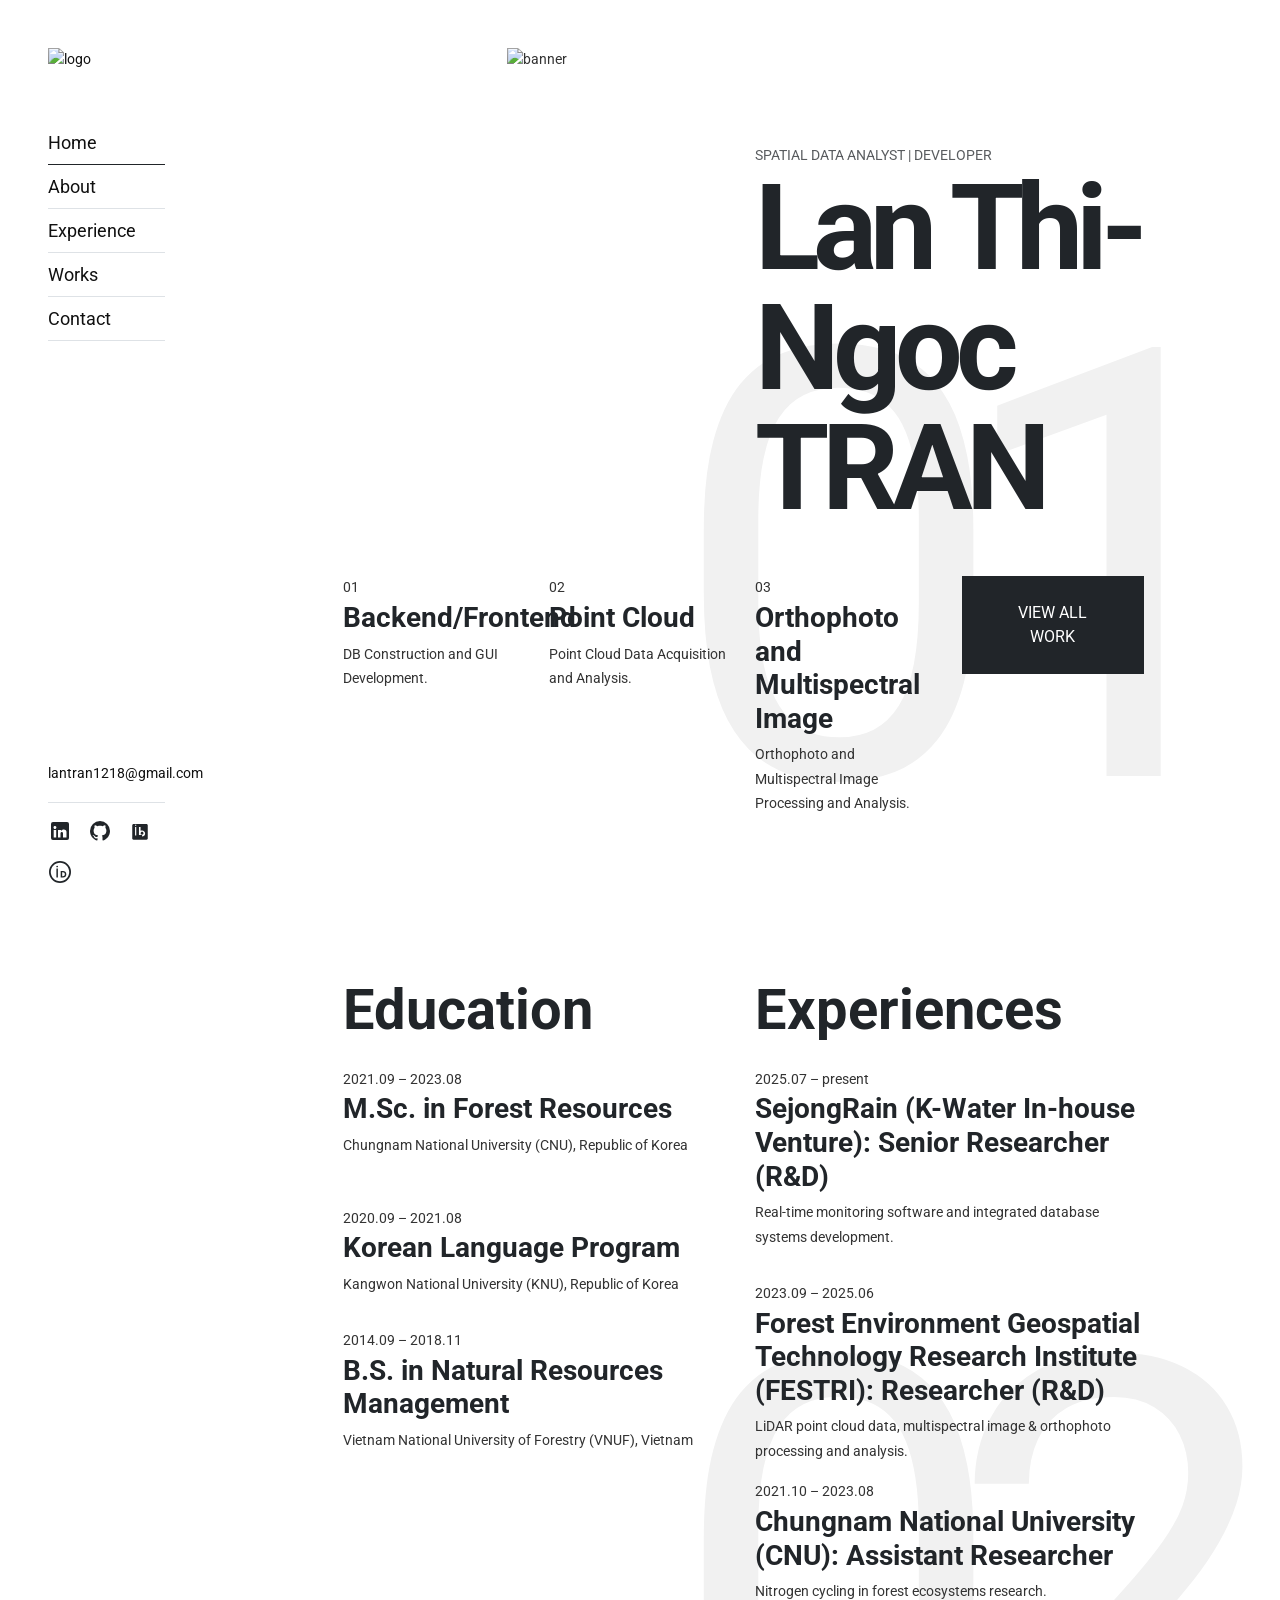
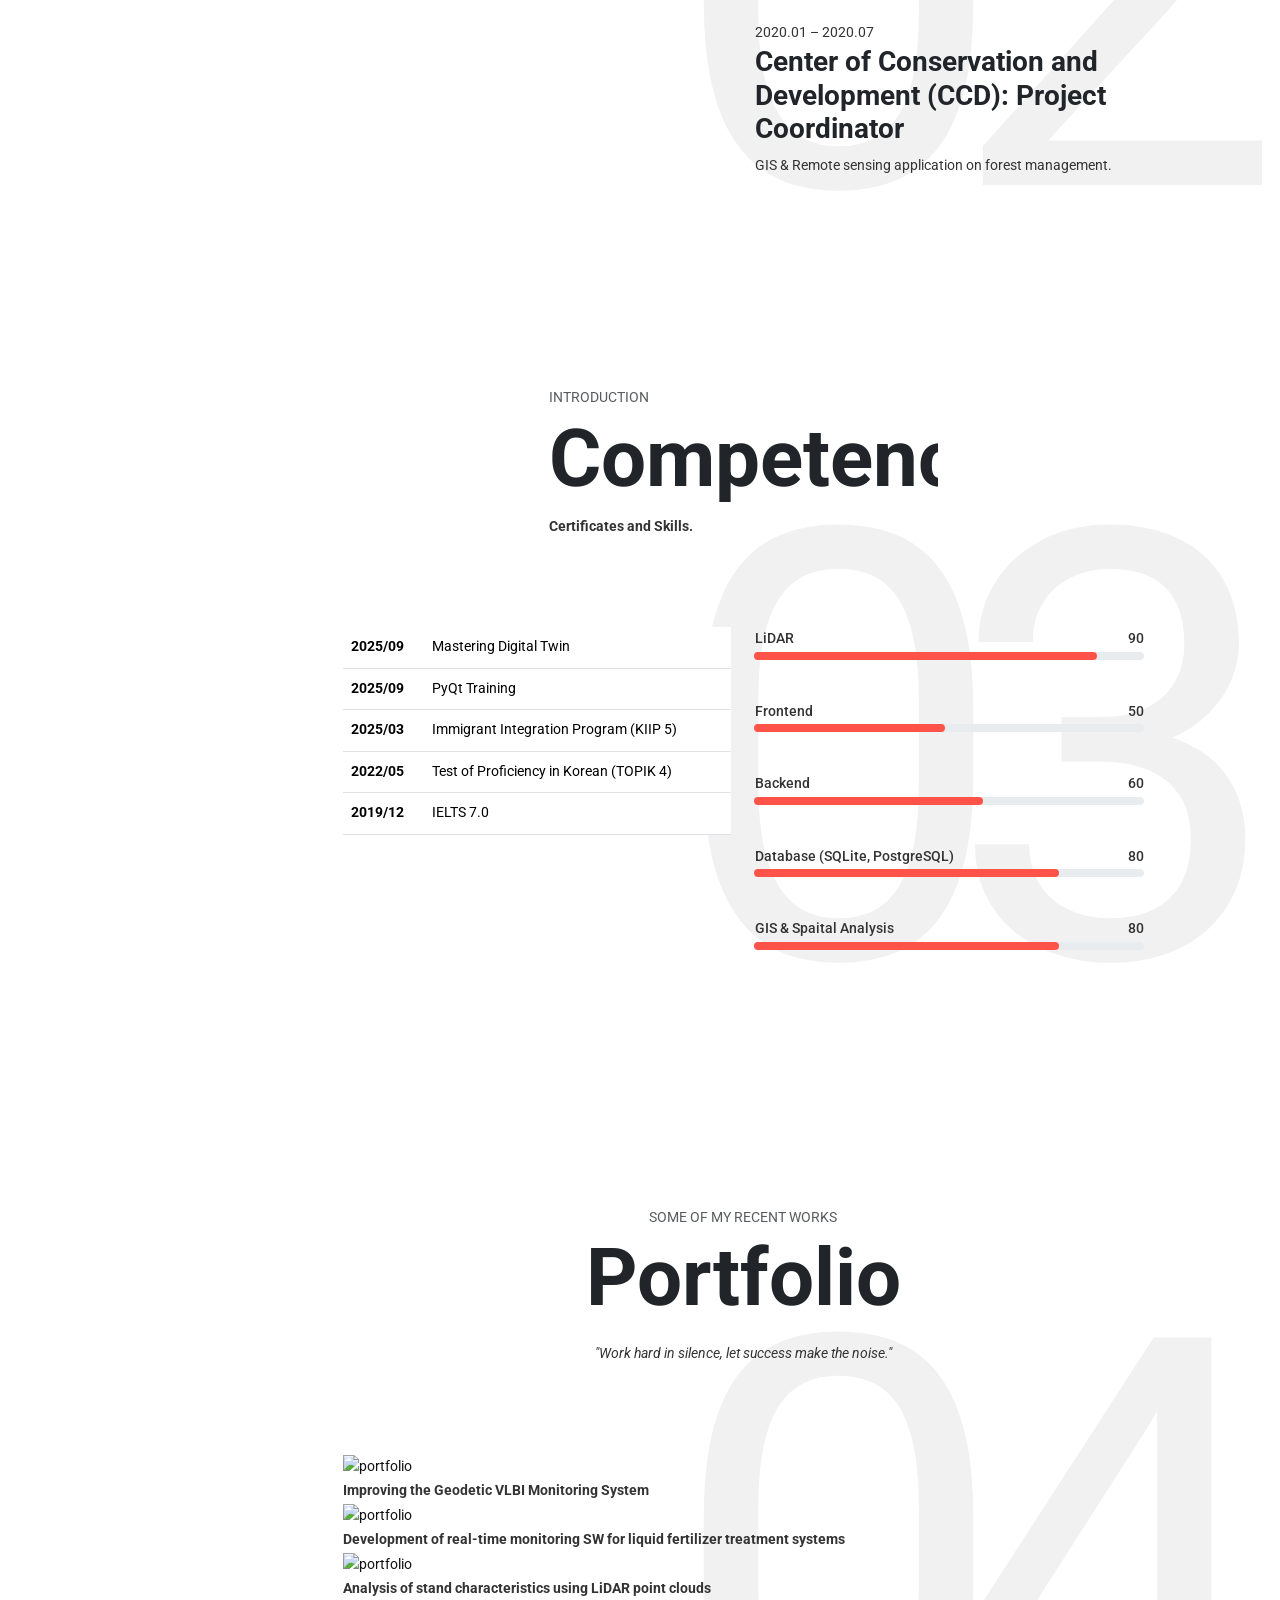
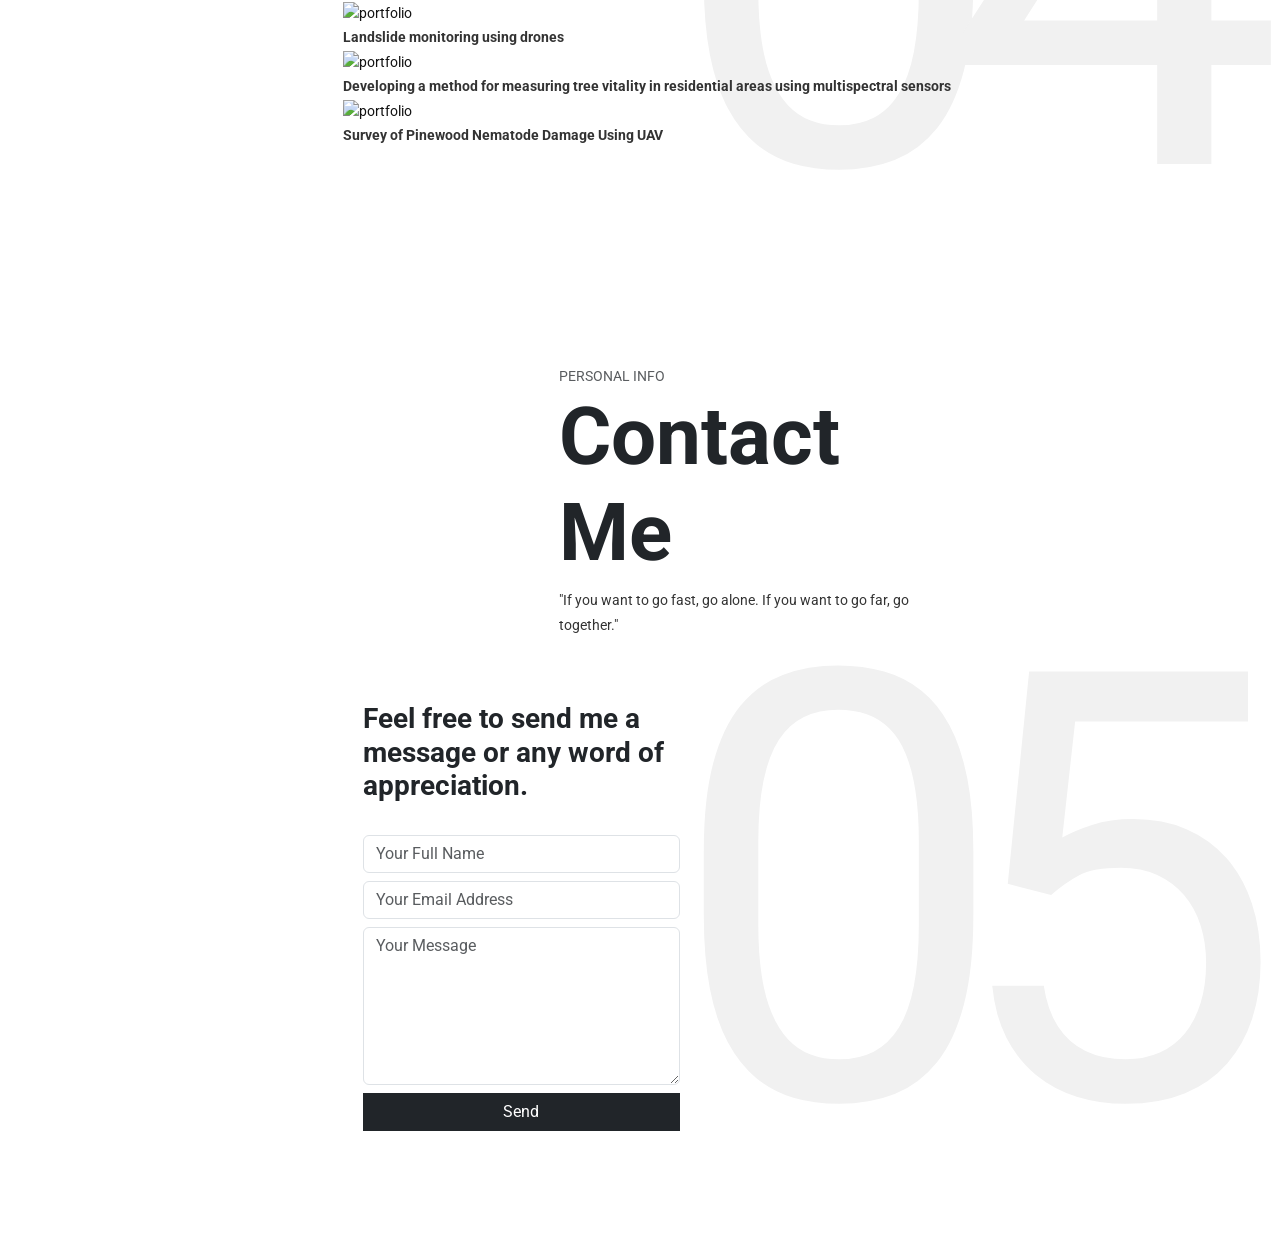
==== index.html @ 3e1bdefb "Add files via upload" ====
<!DOCTYPE html>
<html lang="en">

<head>
  <title>Lan Creative Portfolio</title>
  <meta charset="utf-8">
  <meta http-equiv="X-UA-Compatible" content="IE=edge">
  <meta name="viewport" content="width=device-width, initial-scale=1.0">
  <meta name="format-detection" content="telephone=no">
  <meta name="apple-mobile-web-app-capable" content="yes">
  <meta name="author" content="">
  <meta name="keywords" content="">
  <meta name="description" content="">
  <link rel="stylesheet" type="text/css" href="css/vendor.css">
  <link href="https://cdn.jsdelivr.net/npm/bootstrap@5.3.1/dist/css/bootstrap.min.css" rel="stylesheet"
    integrity="sha384-4bw+/aepP/YC94hEpVNVgiZdgIC5+VKNBQNGCHeKRQN+PtmoHDEXuppvnDJzQIu9" crossorigin="anonymous">
  <link rel="stylesheet" type="text/css" href="style.css">

  <link rel="preconnect" href="https://fonts.googleapis.com">
  <link rel="preconnect" href="https://fonts.gstatic.com" crossorigin>
  <link href="https://fonts.googleapis.com/css2?family=Roboto:wght@100;300;400;700;900&display=swap" rel="stylesheet">
</head>

<body class="bg-body homepage post-template" data-bs-spy="scroll" data-bs-target="#header-nav" tabindex="0">
  <svg xmlns="http://www.w3.org/2000/svg" style="display: none;">
    <defs>
      <symbol xmlns="http://www.w3.org/2000/svg" id="github" viewBox="0 0 24 24">
        <path fill="currentColor" d="M12 2A10 10 0 0 0 2 12c0 4.42 2.87 8.17 6.84 9.5c.5.08.66-.23.66-.5v-1.69c-2.77.6-3.36-1.34-3.36-1.34c-.46-1.16-1.11-1.47-1.11-1.47c-.91-.62.07-.6.07-.6c1 .07 1.53 1.03 1.53 1.03c.87 1.52 2.34 1.07 2.91.83c.09-.65.35-1.09.63-1.34c-2.22-.25-4.55-1.11-4.55-4.92c0-1.11.38-2 1.03-2.71c-.1-.25-.45-1.29.1-2.64c0 0 .84-.27 2.75 1.02c.79-.22 1.65-.33 2.5-.33c.85 0 1.71.11 2.5.33c1.91-1.29 2.75-1.02 2.75-1.02c.55 1.35.2 2.39.1 2.64c.65.71 1.03 1.6 1.03 2.71c0 3.82-2.34 4.66-4.57 4.91c.36.31.69.92.69 1.85V21c0 .27.16.59.67.5C19.14 20.16 22 16.42 22 12A10 10 0 0 0 12 2Z"/>
      </symbol>
      <symbol xmlns="http://www.w3.org/2000/svg" id="orcid" viewBox="0 0 24 24">
        <path fill="currentColor" d="M12 21.235c-5.09 0-9.234-4.144-9.234-9.235c0-5.09 4.144-9.234 9.234-9.234c5.09 0 9.235 4.144 9.235 9.234c0 5.091-4.145 9.235-9.235 9.235M12 1a11 11 0 1 0 0 22a11 11 0 0 0 0-22M8.41 17.518h1.493V8.484H8.41v9.034Zm.747-10.153a.87.87 0 1 1 0-1.74a.87.87 0 0 1 0 1.74Zm3.53 10.153h2.32c2.094 0 3.322-1.393 3.322-3.322c0-2.253-1.558-3.195-3.322-3.195h-2.32v6.517Zm1.493-5.266h.71c1.332 0 1.956.762 1.956 1.944c0 1.34-.732 1.944-1.955 1.944h-.711V12.25Z"/>
      </symbol>
      <symbol xmlns="http://www.w3.org/2000/svg" id="researchgate" viewBox="0 0 24 24">
        <path fill="currentColor" d="M19.39 5.48c-.24-.24-.54-.36-.88-.36H5.48c-.34 0-.64.12-.88.36c-.24.24-.36.54-.36.88v13.04c0 .34.12.64.36.88c.24.24.54.36.88.36h13.03c.34 0 .64-.12.88-.36c.24-.24.36-.54.36-.88V6.36c.01-.34-.11-.64-.35-.88m-5.32 10.61c-.54 0-1.05-.15-1.5-.42v.33h-1.63V8.12h1.63v3.74c.45-.27.96-.42 1.5-.42c1.68 0 3.04 1.36 3.04 3.04s-1.36 3.04-3.04 3.04m-5.83-1.11H7.07V8.12h1.17v6.86m0-8.21H7.07V5.7h1.17v1.18M14.07 12.8c-.8 0-1.45.65-1.45 1.45s.65 1.45 1.45 1.45s1.45-.65 1.45-1.45s-.65-1.45-1.45-1.45Z"/>
      </symbol>
      <symbol xmlns="http://www.w3.org/2000/svg" id="linkedin" viewBox="0 0 24 24">
        <path fill="currentColor" d="M19 3a2 2 0 0 1 2 2v14a2 2 0 0 1-2 2H5a2 2 0 0 1-2-2V5a2 2 0 0 1 2-2h14m-.5 15.5v-5.3a2.7 2.7 0 0 0-2.7-2.7c-1.2 0-2.3.7-2.7 1.7V11H10v7.5h2.5v-4.1c0-.7.6-1.3 1.3-1.3c.7 0 1.2.6 1.2 1.3v4.1H17.5M8.2 11H5.7v7.5h2.5V11m-1.3-1.1c.8 0 1.5-.7 1.5-1.5c0-.8-.7-1.4-1.5-1.4c-.8 0-1.4.6-1.4 1.4c0 .8.6 1.5 1.4 1.5Z"/>
      </symbol>
      <symbol xmlns="http://www.w3.org/2000/svg" id="instagram" viewBox="0 0 15 15">
        <path fill="none" stroke="currentColor"
          d="M11 3.5h1M4.5.5h6a4 4 0 0 1 4 4v6a4 4 0 0 1-4 4h-6a4 4 0 0 1-4-4v-6a4 4 0 0 1 4-4Zm3 10a3 3 0 1 1 0-6a3 3 0 0 1 0 6Z" />
      </symbol>
      <symbol xmlns="http://www.w3.org/2000/svg" id="facebook" viewBox="0 0 15 15">
        <path fill="none" stroke="currentColor"
          d="M7.5 14.5a7 7 0 1 1 0-14a7 7 0 0 1 0 14Zm0 0v-8a2 2 0 0 1 2-2h.5m-5 4h5" />
      </symbol>
      <symbol xmlns="http://www.w3.org/2000/svg" id="twitter" viewBox="0 0 15 15">
        <path fill="currentColor"
          d="m14.478 1.5l.5-.033a.5.5 0 0 0-.871-.301l.371.334Zm-.498 2.959a.5.5 0 1 0-1 0h1Zm-6.49.082h-.5h.5Zm0 .959h.5h-.5Zm-6.99 7V12a.5.5 0 0 0-.278.916L.5 12.5Zm.998-11l.469-.175a.5.5 0 0 0-.916-.048l.447.223Zm3.994 9l.354.353a.5.5 0 0 0-.195-.827l-.159.474Zm7.224-8.027l-.37.336l.18.199l.265-.04l-.075-.495Zm1.264-.94c.051.778.003 1.25-.123 1.606c-.122.345-.336.629-.723 1l.692.722c.438-.42.776-.832.974-1.388c.193-.546.232-1.178.177-2.006l-.998.066Zm0 3.654V4.46h-1v.728h1Zm-6.99-.646V5.5h1v-.959h-1Zm0 .959V6h1v-.5h-1ZM10.525 1a3.539 3.539 0 0 0-3.537 3.541h1A2.539 2.539 0 0 1 10.526 2V1Zm2.454 4.187C12.98 9.503 9.487 13 5.18 13v1c4.86 0 8.8-3.946 8.8-8.813h-1ZM1.03 1.675C1.574 3.127 3.614 6 7.49 6V5C4.174 5 2.421 2.54 1.966 1.325l-.937.35Zm.021-.398C.004 3.373-.157 5.407.604 7.139c.759 1.727 2.392 3.055 4.73 3.835l.317-.948c-2.155-.72-3.518-1.892-4.132-3.29c-.612-1.393-.523-3.11.427-5.013l-.895-.446Zm4.087 8.87C4.536 10.75 2.726 12 .5 12v1c2.566 0 4.617-1.416 5.346-2.147l-.708-.706Zm7.949-8.009A3.445 3.445 0 0 0 10.526 1v1c.721 0 1.37.311 1.82.809l.74-.671Zm-.296.83a3.513 3.513 0 0 0 2.06-1.134l-.744-.668a2.514 2.514 0 0 1-1.466.813l.15.989ZM.222 12.916C1.863 14.01 3.583 14 5.18 14v-1c-1.63 0-3.048-.011-4.402-.916l-.556.832Z" />
      </symbol>
      <symbol xmlns="http://www.w3.org/2000/svg" id="pinterest" viewBox="0 0 15 15">
        <path fill="none" stroke="currentColor"
          d="m4.5 13.5l3-7m-3.236 3a2.989 2.989 0 0 1-.764-2V7A3.5 3.5 0 0 1 7 3.5h1A3.5 3.5 0 0 1 11.5 7v.5a3 3 0 0 1-3 3a2.081 2.081 0 0 1-1.974-1.423L6.5 9m1 5.5a7 7 0 1 1 0-14a7 7 0 0 1 0 14Z" />
      </symbol>
      <symbol xmlns="http://www.w3.org/2000/svg" id="youtube" viewBox="0 0 15 15">
        <path fill="currentColor"
          d="m1.61 12.738l-.104.489l.105-.489Zm11.78 0l.104.489l-.105-.489Zm0-10.476l.104-.489l-.105.489Zm-11.78 0l.106.489l-.105-.489ZM6.5 5.5l.277-.416A.5.5 0 0 0 6 5.5h.5Zm0 4H6a.5.5 0 0 0 .777.416L6.5 9.5Zm3-2l.277.416a.5.5 0 0 0 0-.832L9.5 7.5ZM0 3.636v7.728h1V3.636H0Zm15 7.728V3.636h-1v7.728h1ZM1.506 13.227c3.951.847 8.037.847 11.988 0l-.21-.978a27.605 27.605 0 0 1-11.568 0l-.21.978ZM13.494 1.773a28.606 28.606 0 0 0-11.988 0l.21.978a27.607 27.607 0 0 1 11.568 0l.21-.978ZM15 3.636c0-.898-.628-1.675-1.506-1.863l-.21.978c.418.09.716.458.716.885h1Zm-1 7.728a.905.905 0 0 1-.716.885l.21.978A1.905 1.905 0 0 0 15 11.364h-1Zm-14 0c0 .898.628 1.675 1.506 1.863l.21-.978A.905.905 0 0 1 1 11.364H0Zm1-7.728c0-.427.298-.796.716-.885l-.21-.978A1.905 1.905 0 0 0 0 3.636h1ZM6 5.5v4h1v-4H6Zm.777 4.416l3-2l-.554-.832l-3 2l.554.832Zm3-2.832l-3-2l-.554.832l3 2l.554-.832Z" />
      </symbol>
      <symbol xmlns="http://www.w3.org/2000/svg" id="dribble" viewBox="0 0 15 15">
        <path fill="none" stroke="currentColor" stroke-linecap="round" stroke-linejoin="round"
          d="M4.839 1.024c3.346 4.041 5.096 7.922 5.704 12.782M.533 6.82c5.985-.138 9.402-1.083 11.97-4.216M2.7 12.594c3.221-4.902 7.171-5.65 11.755-4.293M14.5 7.5a7 7 0 1 0-14 0a7 7 0 0 0 14 0Z" />
      </symbol>
      <symbol xmlns="http://www.w3.org/2000/svg" id="calendar" viewBox="0 0 24 24">
        <g fill="none" stroke="currentColor" stroke-linecap="round" stroke-linejoin="round" stroke-width="2">
          <rect width="20" height="18" x="2" y="4" rx="4" />
          <path d="M8 2v4m8-4v4M2 10h20" />
        </g>
      </symbol>
      <symbol xmlns="http://www.w3.org/2000/svg" id="shopping-bag" viewBox="0 0 24 24">
        <g fill="none" stroke="currentColor" stroke-linecap="round" stroke-linejoin="round" stroke-width="2">
          <path
            d="M3.977 9.84A2 2 0 0 1 5.971 8h12.058a2 2 0 0 1 1.994 1.84l.803 10A2 2 0 0 1 18.833 22H5.167a2 2 0 0 1-1.993-2.16l.803-10Z" />
          <path d="M16 11V6a4 4 0 0 0-4-4v0a4 4 0 0 0-4 4v5" />
        </g>
      </symbol>
      <symbol xmlns="http://www.w3.org/2000/svg" id="gift" viewBox="0 0 24 24">
        <g fill="none" stroke="currentColor" stroke-linecap="round" stroke-linejoin="round" stroke-width="2">
          <rect width="18" height="14" x="3" y="8" rx="2" />
          <path d="M12 5a3 3 0 1 0-3 3m6 0a3 3 0 1 0-3-3m0 0v17m9-7H3" />
        </g>
      </symbol>
      <symbol xmlns="http://www.w3.org/2000/svg" id="arrow-cycle" viewBox="0 0 24 24">
        <g fill="none" stroke="currentColor" stroke-linecap="round" stroke-linejoin="round" stroke-width="2">
          <path
            d="M22 12c0 6-4.39 10-9.806 10C7.792 22 4.24 19.665 3 16m-1-4C2 6 6.39 2 11.806 2C16.209 2 19.76 4.335 21 8" />
          <path d="m7 17l-4-1l-1 4M17 7l4 1l1-4" />
        </g>
      </symbol>
      <symbol xmlns="http://www.w3.org/2000/svg" id="link" viewBox="0 0 24 24">
        <path fill="currentColor"
          d="M12 19a1 1 0 1 0-1-1a1 1 0 0 0 1 1Zm5 0a1 1 0 1 0-1-1a1 1 0 0 0 1 1Zm0-4a1 1 0 1 0-1-1a1 1 0 0 0 1 1Zm-5 0a1 1 0 1 0-1-1a1 1 0 0 0 1 1Zm7-12h-1V2a1 1 0 0 0-2 0v1H8V2a1 1 0 0 0-2 0v1H5a3 3 0 0 0-3 3v14a3 3 0 0 0 3 3h14a3 3 0 0 0 3-3V6a3 3 0 0 0-3-3Zm1 17a1 1 0 0 1-1 1H5a1 1 0 0 1-1-1v-9h16Zm0-11H4V6a1 1 0 0 1 1-1h1v1a1 1 0 0 0 2 0V5h8v1a1 1 0 0 0 2 0V5h1a1 1 0 0 1 1 1ZM7 15a1 1 0 1 0-1-1a1 1 0 0 0 1 1Zm0 4a1 1 0 1 0-1-1a1 1 0 0 0 1 1Z" />
      </symbol>
      <symbol xmlns="http://www.w3.org/2000/svg" id="arrow-left" viewBox="0 0 24 24">
        <path fill="currentColor"
          d="M17 11H9.41l3.3-3.29a1 1 0 1 0-1.42-1.42l-5 5a1 1 0 0 0-.21.33a1 1 0 0 0 0 .76a1 1 0 0 0 .21.33l5 5a1 1 0 0 0 1.42 0a1 1 0 0 0 0-1.42L9.41 13H17a1 1 0 0 0 0-2Z" />
      </symbol>
      <symbol xmlns="http://www.w3.org/2000/svg" id="arrow-right" viewBox="0 0 24 24">
        <path fill="currentColor"
          d="M17.92 11.62a1 1 0 0 0-.21-.33l-5-5a1 1 0 0 0-1.42 1.42l3.3 3.29H7a1 1 0 0 0 0 2h7.59l-3.3 3.29a1 1 0 0 0 0 1.42a1 1 0 0 0 1.42 0l5-5a1 1 0 0 0 .21-.33a1 1 0 0 0 0-.76Z" />
      </symbol>
      <symbol xmlns="http://www.w3.org/2000/svg" id="play" viewBox="0 0 24 24">
        <g fill="none" fill-rule="evenodd">
          <path
            d="M24 0v24H0V0h24ZM12.593 23.258l-.011.002l-.071.035l-.02.004l-.014-.004l-.071-.035c-.01-.004-.019-.001-.024.005l-.004.01l-.017.428l.005.02l.01.013l.104.074l.015.004l.012-.004l.104-.074l.012-.016l.004-.017l-.017-.427c-.002-.01-.009-.017-.017-.018Zm.265-.113l-.013.002l-.185.093l-.01.01l-.003.011l.018.43l.005.012l.008.007l.201.093c.012.004.023 0 .029-.008l.004-.014l-.034-.614c-.003-.012-.01-.02-.02-.022Zm-.715.002a.023.023 0 0 0-.027.006l-.006.014l-.034.614c0 .012.007.02.017.024l.015-.002l.201-.093l.01-.008l.004-.011l.017-.43l-.003-.012l-.01-.01l-.184-.092Z" />
          <path fill="currentColor"
            d="M5.669 4.76a1.469 1.469 0 0 1 2.04-1.177c1.062.454 3.442 1.533 6.462 3.276c3.021 1.744 5.146 3.267 6.069 3.958c.788.591.79 1.763.001 2.356c-.914.687-3.013 2.19-6.07 3.956c-3.06 1.766-5.412 2.832-6.464 3.28c-.906.387-1.92-.2-2.038-1.177c-.138-1.142-.396-3.735-.396-7.237c0-3.5.257-6.092.396-7.235Z" />
        </g>
      </symbol>
      <symbol xmlns="http://www.w3.org/2000/svg" id="category" viewBox="0 0 24 24">
        <path fill="currentColor"
          d="M19 5.5h-6.28l-.32-1a3 3 0 0 0-2.84-2H5a3 3 0 0 0-3 3v13a3 3 0 0 0 3 3h14a3 3 0 0 0 3-3v-10a3 3 0 0 0-3-3Zm1 13a1 1 0 0 1-1 1H5a1 1 0 0 1-1-1v-13a1 1 0 0 1 1-1h4.56a1 1 0 0 1 .95.68l.54 1.64a1 1 0 0 0 .95.68h7a1 1 0 0 1 1 1Z" />
      </symbol>
      <symbol xmlns="http://www.w3.org/2000/svg" id="calendar" viewBox="0 0 24 24">
        <path fill="currentColor"
          d="M19 4h-2V3a1 1 0 0 0-2 0v1H9V3a1 1 0 0 0-2 0v1H5a3 3 0 0 0-3 3v12a3 3 0 0 0 3 3h14a3 3 0 0 0 3-3V7a3 3 0 0 0-3-3Zm1 15a1 1 0 0 1-1 1H5a1 1 0 0 1-1-1v-7h16Zm0-9H4V7a1 1 0 0 1 1-1h2v1a1 1 0 0 0 2 0V6h6v1a1 1 0 0 0 2 0V6h2a1 1 0 0 1 1 1Z" />
      </symbol>
      <symbol xmlns="http://www.w3.org/2000/svg" id="heart" viewBox="0 0 24 24">
        <path fill="currentColor"
          d="M20.16 4.61A6.27 6.27 0 0 0 12 4a6.27 6.27 0 0 0-8.16 9.48l7.45 7.45a1 1 0 0 0 1.42 0l7.45-7.45a6.27 6.27 0 0 0 0-8.87Zm-1.41 7.46L12 18.81l-6.75-6.74a4.28 4.28 0 0 1 3-7.3a4.25 4.25 0 0 1 3 1.25a1 1 0 0 0 1.42 0a4.27 4.27 0 0 1 6 6.05Z" />
      </symbol>
      <symbol xmlns="http://www.w3.org/2000/svg" id="plus" viewBox="0 0 24 24">
        <path fill="currentColor"
          d="M19 11h-6V5a1 1 0 0 0-2 0v6H5a1 1 0 0 0 0 2h6v6a1 1 0 0 0 2 0v-6h6a1 1 0 0 0 0-2Z" />
      </symbol>
      <symbol xmlns="http://www.w3.org/2000/svg" id="minus" viewBox="0 0 24 24">
        <path fill="currentColor" d="M19 11H5a1 1 0 0 0 0 2h14a1 1 0 0 0 0-2Z" />
      </symbol>
      <symbol xmlns="http://www.w3.org/2000/svg" id="cart" viewBox="0 0 24 24">
        <path fill="currentColor"
          d="M8.5 19a1.5 1.5 0 1 0 1.5 1.5A1.5 1.5 0 0 0 8.5 19ZM19 16H7a1 1 0 0 1 0-2h8.491a3.013 3.013 0 0 0 2.885-2.176l1.585-5.55A1 1 0 0 0 19 5H6.74a3.007 3.007 0 0 0-2.82-2H3a1 1 0 0 0 0 2h.921a1.005 1.005 0 0 1 .962.725l.155.545v.005l1.641 5.742A3 3 0 0 0 7 18h12a1 1 0 0 0 0-2Zm-1.326-9l-1.22 4.274a1.005 1.005 0 0 1-.963.726H8.754l-.255-.892L7.326 7ZM16.5 19a1.5 1.5 0 1 0 1.5 1.5a1.5 1.5 0 0 0-1.5-1.5Z" />
      </symbol>
      <symbol xmlns="http://www.w3.org/2000/svg" id="check" viewBox="0 0 24 24">
        <path fill="currentColor"
          d="M18.71 7.21a1 1 0 0 0-1.42 0l-7.45 7.46l-3.13-3.14A1 1 0 1 0 5.29 13l3.84 3.84a1 1 0 0 0 1.42 0l8.16-8.16a1 1 0 0 0 0-1.47Z" />
      </symbol>
      <symbol xmlns="http://www.w3.org/2000/svg" id="trash" viewBox="0 0 24 24">
        <path fill="currentColor"
          d="M10 18a1 1 0 0 0 1-1v-6a1 1 0 0 0-2 0v6a1 1 0 0 0 1 1ZM20 6h-4V5a3 3 0 0 0-3-3h-2a3 3 0 0 0-3 3v1H4a1 1 0 0 0 0 2h1v11a3 3 0 0 0 3 3h8a3 3 0 0 0 3-3V8h1a1 1 0 0 0 0-2ZM10 5a1 1 0 0 1 1-1h2a1 1 0 0 1 1 1v1h-4Zm7 14a1 1 0 0 1-1 1H8a1 1 0 0 1-1-1V8h10Zm-3-1a1 1 0 0 0 1-1v-6a1 1 0 0 0-2 0v6a1 1 0 0 0 1 1Z" />
      </symbol>
      <symbol xmlns="http://www.w3.org/2000/svg" id="star-outline" viewBox="0 0 15 15">
        <path fill="none" stroke="currentColor" stroke-linecap="round" stroke-linejoin="round"
          d="M7.5 9.804L5.337 11l.413-2.533L4 6.674l2.418-.37L7.5 4l1.082 2.304l2.418.37l-1.75 1.793L9.663 11L7.5 9.804Z" />
      </symbol>
      <symbol xmlns="http://www.w3.org/2000/svg" id="star-solid" viewBox="0 0 15 15">
        <path fill="currentColor"
          d="M7.953 3.788a.5.5 0 0 0-.906 0L6.08 5.85l-2.154.33a.5.5 0 0 0-.283.843l1.574 1.613l-.373 2.284a.5.5 0 0 0 .736.518l1.92-1.063l1.921 1.063a.5.5 0 0 0 .736-.519l-.373-2.283l1.574-1.613a.5.5 0 0 0-.283-.844L8.921 5.85l-.968-2.062Z" />
      </symbol>
      <symbol xmlns="http://www.w3.org/2000/svg" id="search" viewBox="0 0 24 24">
        <path fill="currentColor"
          d="M21.71 20.29L18 16.61A9 9 0 1 0 16.61 18l3.68 3.68a1 1 0 0 0 1.42 0a1 1 0 0 0 0-1.39ZM11 18a7 7 0 1 1 7-7a7 7 0 0 1-7 7Z" />
      </symbol>
      <symbol xmlns="http://www.w3.org/2000/svg" id="user" viewBox="0 0 24 24">
        <path fill="currentColor"
          d="M15.71 12.71a6 6 0 1 0-7.42 0a10 10 0 0 0-6.22 8.18a1 1 0 0 0 2 .22a8 8 0 0 1 15.9 0a1 1 0 0 0 1 .89h.11a1 1 0 0 0 .88-1.1a10 10 0 0 0-6.25-8.19ZM12 12a4 4 0 1 1 4-4a4 4 0 0 1-4 4Z" />
      </symbol>
      <symbol xmlns="http://www.w3.org/2000/svg" id="close" viewBox="0 0 15 15">
        <path fill="currentColor"
          d="M7.953 3.788a.5.5 0 0 0-.906 0L6.08 5.85l-2.154.33a.5.5 0 0 0-.283.843l1.574 1.613l-.373 2.284a.5.5 0 0 0 .736.518l1.92-1.063l1.921 1.063a.5.5 0 0 0 .736-.519l-.373-2.283l1.574-1.613a.5.5 0 0 0-.283-.844L8.921 5.85l-.968-2.062Z" />
      </symbol>
      <symbol xmlns="http://www.w3.org/2000/svg" id="quote" viewBox="0 0 448 512">
        <path fill="currentColor"
          d="M0 216C0 149.7 53.7 96 120 96h8c17.7 0 32 14.3 32 32s-14.3 32-32 32h-8c-30.9 0-56 25.1-56 56v8h64c35.3 0 64 28.7 64 64v64c0 35.3-28.7 64-64 64H64c-35.3 0-64-28.7-64-64V216zm256 0c0-66.3 53.7-120 120-120h8c17.7 0 32 14.3 32 32s-14.3 32-32 32h-8c-30.9 0-56 25.1-56 56v8h64c35.3 0 64 28.7 64 64v64c0 35.3-28.7 64-64 64h-64c-35.3 0-64-28.7-64-64V216z" />
      </symbol>
      <symbol xmlns="http://www.w3.org/2000/svg" id="folder" viewBox="0 0 18 18" fill="none">
        <path
          d="M14.0946 4.04689H9.56953L9.33895 3.3259C9.18947 2.90285 8.9122 2.53678 8.54555 2.27842C8.1789 2.02006 7.74102 1.8822 7.29258 1.88393H4.00687C3.43356 1.88393 2.88374 2.11181 2.47835 2.51744C2.07296 2.92308 1.84521 3.47324 1.84521 4.04689V13.4197C1.84521 13.9934 2.07296 14.5435 2.47835 14.9492C2.88374 15.3548 3.43356 15.5827 4.00687 15.5827H14.0946C14.6679 15.5827 15.2177 15.3548 15.6231 14.9492C16.0285 14.5435 16.2562 13.9934 16.2562 13.4197V6.20985C16.2562 5.6362 16.0285 5.08604 15.6231 4.68041C15.2177 4.27477 14.6679 4.04689 14.0946 4.04689ZM14.8151 13.4197C14.8151 13.6109 14.7392 13.7943 14.6041 13.9295C14.469 14.0648 14.2857 14.1407 14.0946 14.1407H4.00687C3.81577 14.1407 3.63249 14.0648 3.49736 13.9295C3.36223 13.7943 3.28632 13.6109 3.28632 13.4197V4.04689C3.28632 3.85567 3.36223 3.67229 3.49736 3.53707C3.63249 3.40186 3.81577 3.3259 4.00687 3.3259H7.29258C7.44364 3.32551 7.591 3.37264 7.71384 3.46061C7.83667 3.54859 7.92877 3.67297 7.97711 3.81617L8.3662 4.99859C8.41454 5.1418 8.50664 5.26618 8.62947 5.35415C8.75231 5.44213 8.89967 5.48925 9.05073 5.48886H14.0946C14.2857 5.48886 14.469 5.56483 14.6041 5.70004C14.7392 5.83525 14.8151 6.01863 14.8151 6.20985V13.4197Z"
          fill="black" />
      </symbol>
      <symbol xmlns="http://www.w3.org/2000/svg" id="clock" viewBox="0 0 18 18" fill="none">
        <path
          d="M11.0931 9.19042L9.58134 8.3173V5.12838C9.58134 4.93716 9.50543 4.75377 9.3703 4.61856C9.23517 4.48335 9.05189 4.40739 8.86079 4.40739C8.66969 4.40739 8.48641 4.48335 8.35128 4.61856C8.21615 4.75377 8.14024 4.93716 8.14024 5.12838V8.73331C8.14024 8.85987 8.17354 8.9842 8.23678 9.0938C8.30002 9.2034 8.39098 9.29441 8.50051 9.35769L10.3725 10.4392C10.4545 10.4873 10.5452 10.5186 10.6393 10.5315C10.7335 10.5444 10.8292 10.5385 10.9211 10.5142C11.013 10.4899 11.0991 10.4477 11.1746 10.3899C11.2501 10.3322 11.3134 10.26 11.3609 10.1777C11.4084 10.0953 11.4392 10.0044 11.4515 9.91012C11.4637 9.81583 11.4572 9.72004 11.4323 9.62828C11.4074 9.53652 11.3646 9.45059 11.3064 9.37544C11.2482 9.3003 11.1757 9.23741 11.0931 9.19042ZM8.86079 1.52344C7.43567 1.52344 6.04256 1.94629 4.85762 2.73852C3.67268 3.53075 2.74913 4.65678 2.20376 5.97421C1.6584 7.29165 1.5157 8.74131 1.79373 10.1399C2.07175 11.5385 2.75801 12.8231 3.76572 13.8315C4.77343 14.8398 6.05733 15.5265 7.45506 15.8047C8.8528 16.0828 10.3016 15.9401 11.6182 15.3944C12.9349 14.8487 14.0602 13.9246 14.852 12.7389C15.6437 11.5532 16.0663 10.1593 16.0663 8.73331C16.0642 6.82178 15.3044 4.98914 13.9535 3.63748C12.6027 2.28582 10.7712 1.52554 8.86079 1.52344ZM8.86079 14.5012C7.7207 14.5012 6.60621 14.1629 5.65826 13.5291C4.7103 12.8954 3.97146 11.9945 3.53517 10.9406C3.09887 9.88665 2.98472 8.72691 3.20714 7.60805C3.42956 6.48919 3.97857 5.46145 4.78474 4.65479C5.5909 3.84814 6.61802 3.2988 7.73621 3.07624C8.8544 2.85369 10.0134 2.96791 11.0667 3.40447C12.12 3.84103 13.0203 4.58031 13.6537 5.52884C14.2871 6.47737 14.6252 7.59253 14.6252 8.73331C14.6233 10.2625 14.0154 11.7284 12.9347 12.8097C11.8541 13.891 10.389 14.4993 8.86079 14.5012Z"
          fill="black" />
      </symbol>
    </defs>
  </svg>

  <a class="menu-btn"><span></span></a>

  <div class="container-fluid overflow-hidden">

    <header id="header-nav" class="col-lg-2 position-fixed px-5 bg-white h-100">
      <div class="header-wrap d-flex flex-column justify-content-between h-100">
        <div class="navigation">
          <div class="site-logo mt-5">
            <a href="index.html">
              <img src="images/main-logo.png" alt="logo" class="img-fluid">
            </a>
          </div>

          <nav id="one-page-menu" class="vertical-menu my-5">
            <ul class="menu-list list-unstyled">
              <li><a href="#home" class="nav-link">Home</a></li>
              <li><a href="#about" class="nav-link">About</a></li>
              <li><a href="#experience" class="nav-link">Experience</a></li>
              <li><a href="#portfolio" class="nav-link">Works</a></li>
              <li><a href="#contact" class="nav-link">Contact</a></li> 
            </ul>
          </nav>
        </div>
        <div class="mt-5">
          <div class="email-links">
            <a href="mailto:lantran1218@gmail.com" class="py-3 my-3 border-bottom d-flex">lantran1218@gmail.com</a>
          </div>
          <ul class="list-unstyled d-flex justify-content-start flex-wrap gap-3">
            <li>
              <a href="https://www.linkedin.com/in/lan-thi-ngoc-tran-b22873249/" target="_blank" rel="noopener noreferrer" class="text-dark">
                <svg width="24" height="24"><use xlink:href="#linkedin"></use></svg>
              </a>
            </li>

            <li>
              <a href="https://github.com/tranlan1218" target="_blank" rel="noopener noreferrer" class="text-dark">
                <svg width="24" height="24"><use xlink:href="#github"></use></svg>
              </a>
            </li>

            <li>
              <a href="https://www.researchgate.net/profile/Lan-Tran-36?ev=hdr_xprf" target="_blank" rel="noopener noreferrer" class="text-dark">
                <svg width="24" height="24"><use xlink:href="#researchgate"></use></svg>
              </a>
            </li>

            <li>
              <a href="https://orcid.org/my-orcid?orcid=0009-0004-4535-1071" target="_blank" rel="noopener noreferrer" class="text-dark">
                <svg width="24" height="24"><use xlink:href="#orcid"></use></svg>
              </a>
            </li>
          </ul>
          
        </div>
      </div>
    </header>

    <main class="col-lg-10 offset-lg-2">
      <div class="container">

        <!-- content wrapper -->
        <div class="justify-content-center px-1 mx-1 px-xl-5 mx-xl-5">

          <section id="home" class="py-5 bg-text" data-text="01">
            <div class="row">
              <div class="col-lg-6">
                <div class="banner-image text-center" data-aos="fade-right">
                  <img src="images/banner-image.png" alt="banner" class="img-fluid" class="img-fluid">
                </div>
              </div>
              <div class="col-lg-6">
                <div class="banner-content my-1 pt-1 my-lg-5 pt-lg-5" data-aos="fade-in">
                  <span class="text-muted text-uppercase">Spatial Data Analyst | Developer</span>
                  <h1 class="banner-title display-xl lh-1 txt-fx slide-up" style="font-size: 120px;">Lan Thi-Ngoc TRAN
                  </h1>
                </div>
              </div>
            </div>
            <div class="row">
              <div class="col-lg-3">
                <div class="icon-box" data-aos="fade-up">
                  <span>01</span>
                  <h3 class="sub-heading">Backend/Frontend</h3>
                  <p>DB Construction and GUI Development.</p>
                </div>
              </div>
              <div class="col-lg-3">
                <div class="icon-box" data-aos="fade-up" data-aos-delay="100">
                  <span>02</span>
                  <h3 class="sub-heading">Point Cloud</h3>
                  <p>Point Cloud Data Acquisition and Analysis.</p>
                </div>
              </div>
              <div class="col-lg-3">
                <div class="icon-box" data-aos="fade-up" data-aos-delay="200">
                  <span>03</span>
                  <h3 class="sub-heading">Orthophoto and Multispectral Image</h3>
                  <p>Orthophoto and Multispectral Image Processing and Analysis.</p>
                </div>
              </div>
              <div class="col-lg-3">
                <a href="#portfolio" class="btn btn-dark text-uppercase py-4 px-5" data-aos="fade-up" data-aos-delay="300">View All Work</a>
              </div>
            </div>
          </section>

          <section id="about" class="my-5 py-5 bg-text" data-text="02">
            <div class="row d-flex flex-wrap" data-aos="fade-up">
              <div class="col-lg-6 pb-5">
                <h2 class="display-4 txt-fx slide-up">Education</h2>
                <div class="data-info py-3" data-aos="fade-up">
                  <span class="meta-date">2021.09 – 2023.08</span>
                  <h3 class="info-title">M.Sc. in Forest Resources</h3>
                  <p>Chungnam National University (CNU), Republic of Korea</p>
                </div>
                <div class="data-info py-3" data-aos="fade-up">
                  <span class="meta-date">2020.09 – 2021.08</span>
                  <h3 class="info-title">Korean Language Program</h3>
                  <p>Kangwon National University (KNU), Republic of Korea</p>
                </div>
                <div class="data-info" data-aos="fade-up" data-aos-delay="100">
                  <span class="meta-date">2014.09 – 2018.11</span>
                  <h3 class="info-title">B.S. in Natural Resources Management</h3>
                  <p>Vietnam National University of Forestry (VNUF), Vietnam</p>
                </div>
              </div>
              <div class="col-lg-6 pb-5">
                <h2 class="display-4 txt-fx slide-up">Experiences</h2>
                <div class="data-info py-3" data-aos="fade-up" data-aos-delay="200">
                  <span class="meta-date">2025.07 – present</span>
                  <h3 class="info-title">SejongRain (K-Water In-house Venture): Senior Researcher (R&D)</h3>
                  <p>Real-time monitoring software and integrated database systems development.</p>
                </div>
                <div class="data-info" data-aos="fade-up" data-aos-delay="300">
                  <span class="meta-date">2023.09 – 2025.06</span>
                  <h3 class="info-title">Forest Environment Geospatial Technology Research Institute (FESTRI): Researcher (R&D)</h3>
                  <p>LiDAR point cloud data, multispectral image & orthophoto processing and analysis.</p>
                </div>
                <div class="data-info" data-aos="fade-up" data-aos-delay="300">
                  <span class="meta-date">2021.10 – 2023.08</span>
                  <h3 class="info-title">Chungnam National University (CNU): Assistant Researcher</h3>
                  <p>Nitrogen cycling in forest ecosystems research.</p>
                </div>
                <div class="data-info" data-aos="fade-up" data-aos-delay="300">
                  <span class="meta-date">2020.01 – 2020.07</span>
                  <h3 class="info-title">Center of Conservation and Development (CCD): Project Coordinator</h3>
                  <p>GIS & Remote sensing application on forest management.</p>
                </div>
              </div>
            </div>

          </section>

          <section id="experience" class="my-5 py-5 bg-text" data-text="03">
            <div class="row justify-content-center mb-5">
              <div class="col-lg-6" data-aos="fade-up">
                <span class="text-muted text-uppercase">introduction</span>
                <h2 class="display-1 txt-fx slide-up">Competencies</h2>
                <p><strong>Certificates and Skills.</strong></p>
              </div>
            </div>
            <div class="row">
              <div class="col-lg-6">
                <div class="info-element py-4" data-aos="fade-up">
                  <table class="table">
                    <tbody>
                      <tr>
                        <th>2025/09</th>
                        <td>Mastering Digital Twin</td>
                      </tr>
                      <tr>
                        <th>2025/09</th>
                        <td>PyQt Training</td>
                      </tr>
                      <tr>
                        <th>2025/03</th>
                        <td>Immigrant Integration Program (KIIP 5)</td>
                      </tr>
                      <tr>
                        <th>2022/05</th>
                        <td>Test of Proficiency in Korean (TOPIK 4)</td>
                      </tr>
                      <tr class="no-border-bottom">
                        <th>2019/12</th>
                        <td>IELTS 7.0</td>
                      </tr>
                    </tbody>
                  </table>
                </div>
              </div>
              <div class="col-lg-6">
                <div class="skill-chart py-4" data-aos="fade-up">
                  <ul class="skill-chart-list list-unstyled">
                    <li>
                      <div class="chart-header d-flex justify-content-between">
                        <span class="skill-title">LiDAR</span>
                        <span class="percentage">90</span>
                      </div>
                      <div class="chart-border">
                        <div class="chart-percentage ninety-percent"></div>
                      </div>
                    </li>
                    <li>
                      <div class="chart-header d-flex justify-content-between">
                        <span class="skill-title">Frontend</span>
                        <span class="percentage">50</span>
                      </div>
                      <div class="chart-border">
                        <div class="chart-percentage fifty-percent"></div>
                      </div>
                    </li>
                    <li>
                      <div class="chart-header d-flex justify-content-between">
                        <span class="skill-title">Backend</span>
                        <span class="percentage">60</span>
                      </div>
                      <div class="chart-border">
                        <div class="chart-percentage sixty-percent"></div>
                      </div>
                    </li>
                    <li>
                      <div class="chart-header d-flex justify-content-between">
                        <span class="skill-title">Database (SQLite, PostgreSQL)</span>
                        <span class="percentage">80</span>
                      </div>
                      <div class="chart-border">
                        <div class="chart-percentage eighty-percent"></div>
                      </div>
                    </li>
                    <li>
                      <div class="chart-header d-flex justify-content-between">
                        <span class="skill-title">GIS & Spaital Analysis</span>
                        <span class="percentage">80</span>
                      </div>
                      <div class="chart-border">
                        <div class="chart-percentage eighty-percent"></div>
                      </div>
                    </li>
                  </ul>
                </div>
              </div>
            </div>
          </section>

          <section id="portfolio" class="my-5 py-5 bg-text" data-text="04">
            <div class="section-header my-5" data-aos="fade-up">
              <div class="row justify-content-center text-center"> <div class="col-lg-8">
                  <span class="text-muted text-uppercase">some of my recent works</span>
                  <h2 class="display-1 txt-fx slide-up">Portfolio</h2>
                  
                  <div class="mt-3" data-aos="fade-up">
                    <p class="fst-italic">"Work hard in silence, let success make the noise."</p>
                  </div>
                </div>
              </div>
            </div>
            <div class="swiper portfolio-Swiper portfolio-content py-4" data-aos="fade-up">
              <div class="swiper-wrapper">
                <div class="swiper-slide">
                  <div class="image-holder">
                    <a href="#" data-bs-toggle="modal" data-bs-target="#modalProject1" title="portfolio details">
                      <img src="images/port-item1.jpg" alt="portfolio" class="img-fluid">
                    </a>
                  </div>
                  <div class="caption d-flex justify-content-between align-items-center">
                    <div class="title fw-bold">Improving the Geodetic VLBI Monitoring System</div>
                    <a href="#" class="image-format bg-orange"></a>
                  </div>
                </div>
                <div class="swiper-slide">
                  <div class="image-holder">
                    <a href="#" data-bs-toggle="modal" data-bs-target="#modalProject2" title="portfolio details">
                      <img src="images/port-item2.jpg" alt="portfolio" class="img-fluid">
                    </a>
                  </div>
                  <div class="caption d-flex justify-content-between align-items-center">
                    <div class="title fw-bold">Development of real-time monitoring SW for liquid fertilizer treatment systems</div>
                    <a href="#" class="image-format bg-orange"></a>
                  </div>
                </div>
                <div class="swiper-slide">
                  <div class="image-holder">
                    <a href="#" data-bs-toggle="modal" data-bs-target="#modalProject3" title="portfolio details">
                      <img src="images/port-item3.jpg" alt="portfolio" class="img-fluid">
                    </a>
                  </div>
                  <div class="caption d-flex justify-content-between align-items-center">
                    <div class="title fw-bold">Analysis of stand characteristics using LiDAR point clouds</div>
                    <a href="#" class="image-format bg-blue"></a>
                  </div>
                </div>
                <div class="swiper-slide">
                  <div class="image-holder">
                    <a href="#" data-bs-toggle="modal" data-bs-target="#modalProject4" title="portfolio details">
                      <img src="images/port-item4.jpg" alt="portfolio" class="img-fluid">
                    </a>
                  </div>
                  <div class="caption d-flex justify-content-between align-items-center">
                    <div class="title fw-bold">Landslide monitoring using drones</div>
                    <a href="#" class="image-format bg-blue"></a>
                  </div>
                </div>
                <div class="swiper-slide">
                  <div class="image-holder">
                    <a href="#" data-bs-toggle="modal" data-bs-target="#modalProject5" title="portfolio details">
                      <img src="images/port-item5.jpg" alt="portfolio" class="img-fluid">
                    </a>
                  </div>
                  <div class="caption d-flex justify-content-between align-items-center">
                    <div class="title fw-bold">Developing a method for measuring tree vitality in residential areas using multispectral sensors</div>
                    <a href="#" class="image-format bg-blue"></a>
                  </div>
                </div>
                <div class="swiper-slide">
                  <div class="image-holder">
                    <a href="#" data-bs-toggle="modal" data-bs-target="#modalProject6" title="portfolio details">
                      <img src="images/port-item6.jpg" alt="portfolio" class="img-fluid">
                    </a>
                  </div>
                  <div class="caption d-flex justify-content-between align-items-center">
                    <div class="title fw-bold">Survey of Pinewood Nematode Damage Using UAV</div>
                    <a href="#" class="image-format"></a>
                  </div>
                  
                </div>
              </div>
              <div class="swiper-pagination mt-5"></div>
            </div>
          </section>

          <section id="contact" class="my-5 py-5 bg-text" data-text="05">
            <div class="container">
              <div class="row justify-content-center mb-5">
                <div class="col-lg-6" data-aos="fade-up">
                  <span class="text-muted text-uppercase">Personal Info</span>
                  <h2 class="display-1 txt-fx slide-up">Contact Me</h2>
                  <p>"If you want to go fast, go alone. If you want to go far, go together."</p>
                </div>
              </div>
              

                <div class="col-lg-5">
                  <div class="right-content" data-aos="fade-up">

                    <div class="element-header align-right">
                      <h3>Feel free to send me a message or any word of appreciation.</h3>
                    </div>

                    <div class="contact-form py-4">
                      <form id="form" action="https://formspree.io/f/mbdanooq" method="POST" class="form-group">
                        <div class="pb-2">
                          <input type="text" name="name" placeholder="Your Full Name" class="form-control" required>
                        </div>
                        <div class="pb-2">
                          <input type="email" name="email" placeholder="Your Email Address" class="form-control" required>
                        </div>
                        <div class="pb-2">
                          <textarea name="message" placeholder="Your Message" rows="6" class="form-control" required></textarea>
                        </div>
                        <button type="submit" class="btn btn-dark w-100 btn-rounded">Send</button>
                      </form>
                    </div>
                  </div>
                </div>

              </div>
            </div>
          </section>

        </div>
        <!-- / content wrapper -->

      </div>
    </main>

  </div>

  <script src="js/jquery-1.11.0.min.js"></script>
  <script src="https://cdn.jsdelivr.net/npm/bootstrap@5.3.1/dist/js/bootstrap.bundle.min.js"
    integrity="sha384-HwwvtgBNo3bZJJLYd8oVXjrBZt8cqVSpeBNS5n7C8IVInixGAoxmnlMuBnhbgrkm"
    crossorigin="anonymous"></script>
  <script src="js/plugins.js"></script>
  <script src="js/script.js"></script>
</body>
<div class="modal fade" id="modalProject1" tabindex="-1" aria-hidden="true">
  <div class="modal-dialog modal-lg modal-dialog-centered">
    <div class="modal-content border-0 shadow">
      <div class="modal-header border-bottom-0 pb-0">
        <h3 class="modal-title fw-bold fs-2">Improving the Geodetic VLBI Monitoring System</h3>
        <button type="button" class="btn-close" data-bs-dismiss="modal" aria-label="Close"></button>
      </div>
      <div class="modal-body p-4">
        <div class="project-details mb-4">
          <h5 class="fw-bold">Tasks & Contributions:</h5>
          <ul class="mb-3">
            <li>Designed and developed a realtime monitoring and dashboards GUI for all devices in VLBI system using PyQt6.</li>
            <li>Designed SQLite database and operated SQLite database schemas, Logical ERD, physical ERD, entity and attributes definitions.</li>
            <li>Gained hands-on experience with server–database–client architecture.</li>
            <li>Administration support including bidding, reporting, meeting documents.</li>
          </ul>
          <div class="tech-stack">
            <span class="fw-bold">Tech stack:</span> 
            <span class="badge bg-dark">Python</span> <span class="badge bg-dark">SQLite</span> <span class="badge bg-dark">PyQt6</span> <span class="badge bg-dark">ERD</span> <span class="badge bg-dark">TCP Socket</span>
          </div>
        </div>

        <hr>

        <h6 class="fw-bold mb-3">Project Gallery:</h6>
        <div class="d-flex flex-wrap gap-2">
          <img src="images/Pic1.jpg" class="img-thumbnail" style="height: 368px; width: 685px; object-fit: cover;" alt="Detail 1">
          <img src="images/Pic2.jpg" class="img-thumbnail" style="height: 368px; width: 685px; object-fit: cover;" alt="Detail 2">
          <img src="images/Pic3.jpg" class="img-thumbnail" style="height: 471px; width: 685px; object-fit: cover;" alt="Detail 3">
          <img src="images/Pic4.jpg" class="img-thumbnail" style="height: 824px; width: 685px; object-fit: cover;" alt="Detail 4">
        </div>
      </div>
    </div>
  </div>
</div>

<div class="modal fade" id="modalProject2" tabindex="-1" aria-hidden="true">
  <div class="modal-dialog modal-lg modal-dialog-centered">
    <div class="modal-content border-0 shadow">
      <div class="modal-header border-bottom-0 pb-0">
        <h3 class="modal-title fw-bold fs-2">Real-time SW for liquid fertilizer treatment</h3>
        <button type="button" class="btn-close" data-bs-dismiss="modal" aria-label="Close"></button>
      </div>
      <div class="modal-body p-4">
        <div class="project-details mb-4">
          <h5 class="fw-bold">Tasks & Contributions:</h5>
          <ul class="mb-3">
            <li>Developed realtime monitoring dashboards for Ultrafiltration and Osmosis Reverse Systems.</li>
            <li>Implemented realtime status tracking and logging mechanisms.</li>
            <li>Built an end-to-end pipeline from sensor data collection to database storage.</li>
            <li>Designed system architecture and database schema (SQLite).</li>
          </ul>
          <div class="tech-stack">
            <span class="fw-bold">Tech stack:</span>
            <span class="badge bg-dark">Python</span> <span class="badge bg-dark">SQLite</span> <span class="badge bg-dark">DBMS</span> <span class="badge bg-dark">P&ID</span>
          </div>
        </div>
        <hr>
        <h6 class="fw-bold mb-3">Project Gallery:</h6>
        <div class="d-flex flex-wrap gap-2">
          <img src="images/Pic5.jpg" class="img-thumbnail" style="height: 368px; width: 393px; object-fit: cover;" alt="Detail 1">
          <img src="images/port-item2.jpg" class="img-thumbnail" style="height: 368px; width: 393px; object-fit: cover;" alt="Detail 2">
          <img src="images/Pic6.jpg" class="img-thumbnail" style="height: 368px; width: 393px; object-fit: cover;" alt="Detail 3">
        </div>
      </div>
    </div>
  </div>
</div>

<div class="modal fade" id="modalProject3" tabindex="-1" aria-hidden="true">
  <div class="modal-dialog modal-lg modal-dialog-centered">
    <div class="modal-content border-0 shadow">
      <div class="modal-header border-bottom-0 pb-0">
        <h3 class="modal-title fw-bold fs-2">Analysis of stand characteristics using LiDAR</h3>
        <button type="button" class="btn-close" data-bs-dismiss="modal" aria-label="Close"></button>
      </div>
      <div class="modal-body p-4">
        <div class="project-details mb-4">
          <h5 class="fw-bold">Tasks & Contributions:</h5>
          <ul class="mb-3">
            <li>Worked with ZEB Horizon and UAV based LiDAR systems to process and analyze airborne and mobile LiDAR datasets using LiDAR360.</li>
            <li>point cloud registration and Volume calculation using Trimble Realworks.</li>
            <li>Merged ALS and MLS point clouds to produce a full structure of forest stand.</li>
            <li>Extracted and analyzed forest structural parameters (population, DBH, height, biomass, stem straightness) using Canopy Height Model (CHM), Digital Surface Model (DSM) and Digital Terrain Model (DTM).</li>
            <li>Created User Manual of LiDAR360 for education purposes.</li>
            <li>Conducted accuracy assessment and validation of point cloud data.</li>
          </ul>
          <div class="tech-stack">
            <span class="fw-bold">Tech stack:</span>
            <span class="badge bg-dark">LiDAR360</span> <span class="badge bg-dark">Trimble Realworks</span> <span class="badge bg-dark">Point Cloud</span> <span class="badge bg-dark">DEM/DSM</span>
          </div>
        </div>
        <hr>
        <h6 class="fw-bold mb-3">Project Gallery:</h6>
        <div class="d-flex flex-wrap gap-2">
          <img src="images/Pic8.jpg" class="img-thumbnail" style="height: 368px; width: 393px; object-fit: cover;" alt="Detail 1">
          <img src="images/Pic9.jpg" class="img-thumbnail" style="height: 368px; width: 393px; object-fit: cover;" alt="Detail 2">
          <img src="images/Pic10.jpg" class="img-thumbnail" style="height: 368px; width: 393px; object-fit: cover;" alt="Detail 3">
          <img src="images/Pic11.jpg" class="img-thumbnail" style="height: 368px; width: 393px; object-fit: cover;" alt="Detail 4">
          <img src="images/Pic12.jpg" class="img-thumbnail" style="height: 368px; width: 393px; object-fit: cover;" alt="Detail 5">
          <img src="images/Pic13.jpg" class="img-thumbnail" style="height: 368px; width: 393px; object-fit: cover;" alt="Detail 6">
        </div>
      </div>
    </div>
  </div>
</div>

<div class="modal fade" id="modalProject4" tabindex="-1" aria-hidden="true">
  <div class="modal-dialog modal-lg modal-dialog-centered">
    <div class="modal-content border-0 shadow">
      <div class="modal-header border-bottom-0 pb-0">
        <h3 class="modal-title fw-bold fs-2">Landslide monitoring using drones</h3>
        <button type="button" class="btn-close" data-bs-dismiss="modal" aria-label="Close"></button>
      </div>
      <div class="modal-body p-4">
        <div class="project-details mb-4">
          <h5 class="fw-bold">Tasks & Contributions:</h5>
          <ul class="mb-3">
            <li>Conducted UAV image acquisition and analysis.</li>
            <li>Created and merged orthomosaic images using Pix4D Mapper.</li>
            <li>Performed spatial data visualization and analysis using QGIS.</li>
          </ul>
          <div class="tech-stack">
            <span class="fw-bold">Tech stack:</span>
            <span class="badge bg-dark">UAV</span> <span class="badge bg-dark">Pix4D</span> <span class="badge bg-dark">QGIS</span> <span class="badge bg-dark">Orthomosaic</span>
          </div>
        </div>
        <hr>
        <h6 class="fw-bold mb-3">Project Gallery:</h6>
        <div class="d-flex flex-wrap gap-2">
          <img src="images/Pic14.jpg" class="img-thumbnail" style="height: 326px; width: 493px; object-fit: cover;" alt="Detail 1">
          <img src="images/port-item4.jpg" class="img-thumbnail" style="height: 368px; width: 393px; object-fit: cover;" alt="Detail 2">
          
        </div>
      </div>
    </div>
  </div>
</div>

<div class="modal fade" id="modalProject5" tabindex="-1" aria-hidden="true">
  <div class="modal-dialog modal-lg modal-dialog-centered">
    <div class="modal-content border-0 shadow">
      <div class="modal-header border-bottom-0 pb-0">
        <h3 class="modal-title fw-bold fs-2">Developing a method for measuring tree vitality in residential areas using multispectral sensors</h3>
        <button type="button" class="btn-close" data-bs-dismiss="modal" aria-label="Close"></button>
      </div>
      <div class="modal-body p-4">
        <div class="project-details mb-4">
          <h5 class="fw-bold">Tasks & Contributions:</h5>
          <ul class="mb-3">
            <li>Analyzed multispectral images for vegetation health assessment using vegetation indices classification such as Normalized Difference Vegetation Index (NDVI), Green Normalized Difference Vegetation Index (GNDVI), Normalized Difference Red Edge (NDRE).</li>
          </ul>
          <div class="tech-stack">
            <span class="fw-bold">Tech stack:</span>
            <span class="badge bg-dark">UAV</span> <span class="badge bg-dark">Pix4D</span> <span class="badge bg-dark">QGIS</span> <span class="badge bg-dark">Orthomosaic</span>
          </div>
        </div>
        <hr>
        <h6 class="fw-bold mb-3">Project Gallery:</h6>
        <div class="d-flex flex-wrap gap-2">
          <img src="images/Pic16.jpg" class="img-thumbnail" style="height: 368px; width: 393px; object-fit: cover;" alt="Detail 1">
          <img src="images/Pic17.jpg" class="img-thumbnail" style="height: 368px; width: 393px; object-fit: cover;" alt="Detail 2">
          <img src="images/port-item5.jpg" class="img-thumbnail" style="height: 368px; width: 393px; object-fit: cover;" alt="Detail 3">
        </div>
      </div>
    </div>
  </div>
</div>

<div class="modal fade" id="modalProject6" tabindex="-1" aria-hidden="true">
  <div class="modal-dialog modal-lg modal-dialog-centered">
    <div class="modal-content border-0 shadow">
      <div class="modal-header border-bottom-0 pb-0">
        <h3 class="modal-title fw-bold fs-2">Survey of Pinewood Nematode Damage Using UAV</h3>
        <button type="button" class="btn-close" data-bs-dismiss="modal" aria-label="Close"></button>
      </div>
      <div class="modal-body p-4">
        <div class="project-details mb-4">
          <h5 class="fw-bold">Tasks & Contributions:</h5>
          <ul class="mb-3">
            <li>Identified areas affected by nematode damage through UAV-based surveys.</li>
            <li>Supported drone images’ quality evaluation: Korean coordinate check (5186-Korea 2000/Central Belt), pixel size, horizontal position error check, blurring and vignetting check.</li>
          </ul>
          <div class="tech-stack">
            <span class="fw-bold">Tech stack:</span>
            <span class="badge bg-dark">QGIS</span> <span class="badge bg-dark">Vector</span> <span class="badge bg-dark">Polygon</span> <span class="badge bg-dark">Resolution</span>
          </div>
        </div>
        <hr>
        <h6 class="fw-bold mb-3">Project Gallery:</h6>
        <div class="d-flex flex-wrap gap-2">
          <img src="images/Port-item6.jpg" class="img-thumbnail" style="height: 368px; width: 393px; object-fit: cover;" alt="Detail 1">
          <img src="images/Port-item7.jpg" class="img-thumbnail" style="height: 368px; width: 393px; object-fit: cover;" alt="Detail 2">
          
        </div>
      </div>
    </div>
  </div>
</div>
</html>
---- style.css ----
/*
Theme Name: Julie Creative Portfolio
Theme URI: https://templatesjungle.com/
Author: TemplatesJungle
Author URI: https://templatesjungle.com/
Description: Julie Creative Portfolio is specially designed product packaged for designers portfolio websites.
Version: 1.1
*/

/*--------------------------------------------------------------
This is main CSS file that contains custom style rules used in this template
--------------------------------------------------------------*/

/*------------------------------------*\
    Table of contents
\*------------------------------------*/
/*------------------------------------------------
CSS STRUCTURE:

1. VARIABLES
2. GENERAL TYPOGRAPHY

--------------------------------------------------------------*/
:root,
[data-bs-theme=light] {
  --heading-font: "Roboto", Verdana, serif;
  --heading-font-weight: 700;
  --heading-color: var(--bs-dark);
  --heading-line-height: 1.2;

  --swiper-theme-color: var(--bs-primary);

  --custom-easing: cubic-bezier(.17, .67, .83, .67);

  /* theme colors */
  --bs-body-font-family: "Roboto", Verdana, sans-serif;
  --bs-body-font-size: 0.9rem;
  --bs-body-font-weight: 400;
  --bs-body-line-height: 1.7;
  --bs-body-color: #333;
  --bs-body-color-rgb: 51, 51, 51;

  --bs-primary: #FF534A;
  --bs-primary-dark: #d33a32;
  --bs-secondary: #FDEEE9;
  --bs-black: #111;
  --bs-light: #F1F1F0;
  --bs-dark: #212529;
  --bs-gray: #949494;
  --bs-gray-dark: #51565b;

  --bs-primary-rgb: 255, 83, 74;
  --bs-secondary-rgb: 253, 238, 233;
  --bs-black-rgb: 17, 17, 17;
  --bs-light-rgb: 241, 241, 240;
  --bs-dark-rgb: 33, 37, 41;

  --bs-link-color: var(--bs-dark);
  --bs-link-color-rgb: 17, 17, 17;
  --bs-link-decoration: underline;
  --bs-link-hover-color: var(--bs-primary);
  --bs-link-hover-color-rgb: 169, 128, 115;

  --bs-gutter-x: 2.5rem;
}

.container,
.container-fluid,
.container-lg,
.container-md,
.container-sm,
.container-xl,
.container-xxl {
  /* spacing */
  --bs-gutter-x: 2.5rem;
}

h1,
h2,
h3,
h4,
h5,
h6,
.display-1,
.display-2,
.display-3,
.display-4,
.display-5,
.display-6 {
  font-family: var(--heading-font);
  font-weight: var(--heading-font-weight);
  line-height: var(--heading-line-height);
  color: var(--heading-color);
}

a {
  text-decoration: none;
  transition: all 0.3s ease-out;
}

/* Dropdown */
.dropdown-menu {
  --bs-dropdown-border-radius: 0;
  --bs-dropdown-border-width: 0;
}

.dropdown-item {
  --bs-dropdown-item-padding-y: 0.25rem;
  --bs-dropdown-item-padding-x: 1rem;
  --bs-dropdown-link-color: var(--bs-black);
  --bs-dropdown-item-border-radius: 0;
}

.dropdown-item.active,
.dropdown-item:active {
  --bs-dropdown-link-active-color: var(--bs-light);
  --bs-dropdown-link-active-bg: var(--bs-black);
}

/* list group */
.list-group-item {
  --bs-list-group-item-padding-x: 0;
  --bs-list-group-border-width: 0;
}

/* btn */
.btn {
  --bs-btn-border-radius: 0;
}

.btn-primary {
  --bs-btn-color: #fff;
  --bs-btn-bg: var(--bs-primary);
  --bs-btn-border-color: var(--bs-primary);
  --bs-btn-hover-color: #fff;
  --bs-btn-hover-bg: var(--bs-primary-dark);
  --bs-btn-hover-border-color: var(--bs-primary-dark);
  --bs-btn-focus-shadow-rgb: 49, 132, 253;
  --bs-btn-active-color: #fff;
  --bs-btn-active-bg: var(--bs-secondary);
  --bs-btn-active-border-color: var(--bs-secondary);
  --bs-btn-active-shadow: inset 0 3px 5px rgba(0, 0, 0, 0.125);
  --bs-btn-disabled-color: #fff;
  --bs-btn-disabled-bg: var(--bs-primary);
  --bs-btn-disabled-border-color: var(--bs-primary);
}

.btn-outline-primary {
  --bs-btn-color: var(--bs-primary);
  --bs-btn-border-color: var(--bs-primary);
  --bs-btn-hover-color: #fff;
  --bs-btn-hover-bg: var(--bs-primary);
  --bs-btn-hover-border-color: var(--bs-primary);
  --bs-btn-focus-shadow-rgb: 13, 110, 253;
  --bs-btn-active-color: #fff;
  --bs-btn-active-bg: var(--bs-primary);
  --bs-btn-active-border-color: var(--bs-primary);
  --bs-btn-active-shadow: inset 0 3px 5px rgba(0, 0, 0, 0.125);
  --bs-btn-disabled-color: var(--bs-primary);
  --bs-btn-disabled-bg: transparent;
  --bs-btn-disabled-border-color: var(--bs-primary);
  --bs-gradient: none;
}

.pagination {
  --bs-pagination-active-bg: var(--bs-black);
  --bs-pagination-border-width: 0;
  --bs-pagination-border-radius: 0;
}

/* breadcrumb */
.breadcrumb {
  --bs-breadcrumb-item-padding-x: 1em;
}

/* text white */
.text-white {
  --heading-color: var(--bs-light);
  --bs-breadcrumb-item-active-color: var(--bs-light);
  --bs-breadcrumb-divider-color: var(--bs-light);
  --bs-link-color-rgb: var(--bs-light-rgb);
  --bs-link-hover-color-rgb: var(--bs-light-rgb);
}

.text-white .nav-link {
  --bs-nav-link-color: var(--bs-light);
  --bs-nav-link-hover-color: var(--bs-light);
  --bs-nav-link-active-color: var(--bs-light);
  --bs-navbar-active-color: var(--bs-light);
}

/* accordion */
.accordion {
  --bs-accordion-border-width: 0;
  --bs-accordion-border-radius: 0;
  --bs-accordion-inner-border-radius: 0;
  --bs-accordion-btn-padding-x: 0;
  --bs-accordion-btn-padding-y: 1rem;
  --bs-accordion-btn-color: var(--bs-dark);
  --bs-accordion-btn-bg: transparent;
  --bs-accordion-btn-focus-border-color: var(--bs-dark);
  --bs-accordion-btn-focus-box-shadow: none;
  --bs-accordion-body-padding-x: 0;
  --bs-accordion-body-padding-y: 1rem;
  --bs-accordion-active-color: var(--bs-dark);
  --bs-accordion-active-bg: transparent;
}

.accordion-button {
  font-size: 1.2rem;
  border-bottom: 1px solid var(--bs-border-color);
}

/* form control */
.form-control:focus {
  border-color: #ccc;
  box-shadow: 0 0 0 0.25rem rgba(200, 200, 200, .25);
}

/* dark theme */
[data-bs-theme=dark] {
  color-scheme: dark;

  --heading-color: #fff;
  --bs-heading-color: #fff;
  --bs-link-color: #CCCCCC;
  --bs-link-hover-color: var(--bs-primary);
  --bs-link-color-rgb: 204, 204, 204;
  --bs-link-hover-color-rgb: 131, 169, 172;
  --bs-body-color: var(--bs-light);
  --bs-body-color-rgb: 241, 241, 240;
  --bs-body-bg: #111;
  --bs-body-bg-rgb: 17, 17, 41;

  color: var(--bs-gray);
}

[data-bs-theme=dark] .dropdown-item {
  --bs-dropdown-link-color: var(--bs-light);
  --bs-dropdown-link-hover-color: var(--bs-white);
}

[data-bs-theme=dark] .bg-white,
[data-bs-theme=dark] .bg-light {
  --bs-bg-opacity: 0.1;
}

/* end of Bootstrap Color Theme */
@media (min-width: 1200px) {

  .container,
  .container-lg,
  .container-md,
  .container-sm,
  .container-xl {
    max-width: 1440px;
  }
}

/* one page menu */
#one-page-menu .nav-link {
  position: relative;
  color: #111;
  font-size: 1.125rem;
  font-style: normal;
  font-weight: 400;
  line-height: 240%;
  border-bottom: 1px solid var(--bs-gray-300);
}

#one-page-menu .nav-link::before {
  content: '';
  position: absolute;
  bottom: -1px;
  background: var(--bs-dark);
  height: 1px;
  width: 0;
  transition: width 0.6s ease-out;
}

#one-page-menu .nav-link.active::before,
#one-page-menu .nav-link:hover::before {
  width: 100%;
}

/* toggle */
.btn-toggle {
  cursor: pointer;
}
.btn-toggle:hover,
.btn-toggle:focus {
  border-color: var(--bs-dark);
}

.btn-toggle::after {
  width: 0.8em;
  line-height: 0;
  content: url("data:image/svg+xml,%3csvg xmlns='http://www.w3.org/2000/svg' width='16' height='16' viewBox='0 0 16 16'%3e%3cpath fill='none' stroke='rgba%280,0,0,.5%29' stroke-linecap='round' stroke-linejoin='round' stroke-width='2' d='M5 14l6-6-6-6'/%3e%3c/svg%3e");
  transition: transform .35s ease;
  transform-origin: .5em 50%;
}

[data-bs-theme="dark"] .btn-toggle::before {
  content: url("data:image/svg+xml,%3csvg xmlns='http://www.w3.org/2000/svg' width='16' height='16' viewBox='0 0 16 16'%3e%3cpath fill='none' stroke='rgba%28255,255,255,.5%29' stroke-linecap='round' stroke-linejoin='round' stroke-width='2' d='M5 14l6-6-6-6'/%3e%3c/svg%3e");
}

.btn-toggle[aria-expanded="true"] {
  color: rgba(var(--bs-emphasis-color-rgb), .85);
}
.btn-toggle[aria-expanded="true"]::after {
  transform: rotate(90deg);
}


/* extra classes */
.display-xl {
  font-size: calc(3rem + 8.5vw);
  font-weight: var(--heading-font-weight);
  letter-spacing: -0.06em;
  line-height: var(--heading-line-height);
}

/* mobile menu */
/*----- Header Menu
--------------------------------------------------------------*/
.menu-btn {
  position: fixed;
  top: 20px;
  right: 20px;
  width: 26px;
  height: 26px;
  cursor: pointer;
  z-index: 9;
  margin: 20px;
  display: none;
}

.nav-active .menu-btn>span {
  transform: rotate(45deg);
}

.nav-active .menu-btn>span::before {
  top: 0;
  transform: rotate(0);
  background: var(--bs-dark);
}

.nav-active .menu-btn>span::after {
  top: 0;
  transform: rotate(90deg);
  background: var(--bs-dark);
}

/* animate menu icon */
.menu-btn>span,
.menu-btn>span::before,
.menu-btn>span::after {
  display: block;
  position: absolute;
  width: 100%;
  height: 2px;
  background-color: var(--bs-dark);
  transition-duration: .25s;
}

.menu-btn>span::before {
  content: '';
  top: -8px;
}

.menu-btn>span::after {
  content: '';
  top: 8px;
}

header {
  left: 0;
  top: 0;
}
@media (max-width: 991px) {
  /* mobile menu */
  header {
    transform: translate3d(-100%, 0, 0);
    transition: transform 0.3s ease-out;
    z-index: 8;
  }
  .nav-active header {
    transform: translate3d(0, 0, 0);
  }
  .menu-btn {
    display: block;
  }
}

/*----- Skills
--------------------------------------------------------------*/
.skill-chart li {
  width: 100%;
  margin-bottom: 40px;
  font-weight: 500;
}
.skill-chart li .chart-border {
  border: 4px solid var(--bs-gray-200);
  border-radius: 15px;
  position: relative;
}
.skill-chart li .chart-percentage {
  content: "";
  border-bottom: 8px solid var(--bs-primary);
  border-radius: 15px;
  position: absolute;
  bottom: -4px;
  left: -5px;
}
.skill-chart li .chart-percentage.seventy-percent {
width: 70%; 
}
.skill-chart li .chart-percentage.seventy-five-percent {
width: 75%; 
}
.skill-chart li .chart-percentage.eighty-percent {
width: 80%; 
}
.skill-chart li .chart-percentage.ninety-percent {
width: 90%; 
}
.skill-chart li .chart-percentage.ninety-five-percent {
width: 95%; 
}
.skill-chart li .chart-percentage.fifty-percent {
width: 50%; 
}.skill-chart li .chart-percentage.sixty-percent {
width: 60%; 
}.skill-chart li .chart-percentage.sixty-five-percent {
width: 65%; 
}

/* slide in */
.slide-in .swiper-slide .banner-content h2,
.slide-in .swiper-slide .banner-content p,
.slide-in .swiper-slide .banner-content .btn {
  display: inline-block;
  opacity: 0;
  transform: translate3d(0, 50px, 0);
  transition: opacity 0.6s ease-out, transform 0.6s ease-out;
}

.slide-in .swiper-slide .banner-content h2 {
  transition-delay: 600ms;
}

.slide-in .swiper-slide .banner-content p {
  transition-delay: 800ms;
}

.slide-in .swiper-slide .banner-content .btn {
  transition-delay: 1000ms;
}

.slide-in .swiper-slide.swiper-slide-active .banner-content h2,
.slide-in .swiper-slide.swiper-slide-active .banner-content p,
.slide-in .swiper-slide.swiper-slide-active .banner-content .btn {
  opacity: 1;
  transform: translate3d(0, 0, 0);
}

/* swiper slide-clip */
.slide-clip .swiper-slide .image-holder img {
  transform: scale(1.2);
  transition: transform 1s ease-in-out;
}

.slide-clip .swiper-slide.swiper-slide-active .image-holder img {
  transform: scale(1);
}

.slide-clip .swiper-slide .image-holder {
  clip-path: inset(100% 0 0 0);
  display: block;
}

.slide-clip .swiper-slide.swiper-slide-active .image-holder {
  animation: 1s slide-clip forwards;
}

.slide-clip .swiper-slide.swiper-slide-prev .image-holder,
.slide-clip .swiper-slide.swiper-slide-next .image-holder {
  animation: 1s slide-down;
}

@keyframes slide-clip {
  0% {
    clip-path: inset(100% 0 0 0);
  }

  100% {
    clip-path: inset(0 0 0 0);
  }
}

@keyframes slide-down {
  0% {
    clip-path: inset(0 0 0 0);
  }

  100% {
    clip-path: inset(100% 0 0 0);
  }
}


/* swipe animation */
.swipe-up {
  clip-path: inset(0 0 100% 0);
  display: block;
}

.aos-animate .swipe-up {
  animation: 1s swipe-up forwards;
}

/*.down-leave-active { animation: 1s down-leave; }*/
@keyframes swipe-up {
  0% {
    clip-path: inset(0 0 100% 0);
  }

  100% {
    clip-path: inset(0);
  }
}

/* polygon */
.polygon {
  clip-path: polygon(0 0, 100% 0, 100% 20%, 100% 100%, 80% 100%, 20% 100%, 0 100%, 0% 20%);
}

.aos-animate .polygon {
  animation: 1s polygon forwards;
}

@keyframes polygon {
  0% {
    clip-path: polygon(0 0, 100% 0, 100% 20%, 100% 100%, 80% 100%, 20% 100%, 0 100%, 0% 20%);
  }

  100% {
    clip-path: polygon(20% 0%, 80% 0%, 100% 20%, 100% 80%, 80% 100%, 20% 100%, 0% 80%, 0% 20%);
  }
}

/* open-up */
.open-up {
  clip-path: inset(48% 34% 36% 35%);
}

.aos-animate.open-up {
  animation: 1s open-up forwards;
}

@keyframes open-up {
  0% {
    clip-path: inset(48% 34% 36% 35%);
  }

  100% {
    clip-path: inset(0% 0% 0% 0%);
  }
}

/*@keyframes down-leave {
  0% { clip-path: inset(0); }
  100% { clip-path: inset(100% 0 0 0); }
}*/
.swipe-up {
  --delay: 0.05s;
}

.swipe-up {
  animation-delay: 1s;
  /* animation-delay: data(swipe-delay); */
}

/* Text Effects */
.txt-fx {
  overflow: hidden;
  line-height: var(--heading-line-height);
}
.txt-fx.zoom {
  overflow: visible;
}

.txt-fx .word {
  overflow: hidden;
  transform-origin: 0 100%;
  display: inline-block;
  /* line-height: 1em; */
}
.txt-fx .letter {
  transform-origin: 0 100%;
  display: inline-block;
  /* line-height: 1em; */
}

.txt-fx {
  --delay: 50ms;
  --easing: cubic-bezier(.5, 0, .53, 1);
}

/* fade right */
.txt-fx.fade-right .letter {
  transform: translate3d(-50px, 0, 0);
  opacity: 0;
  transition: transform 0.6s var(--easing), opacity 0.6s var(--easing);
}

.aos-animate .txt-fx.fade-right .letter {
  transform: translate3d(0, 0, 0);
  opacity: 1;
}

/* slide up */
.txt-fx.slide-up .letter {
  transform: translate3d(0, 1.2em, 0);
  transition: transform 0.9s var(--easing);
}

.swiper-slide-active .txt-fx.slide-up .letter,
.aos-animate .txt-fx.slide-up .letter {
  transform: translate3d(0, 0, 0);
}

/* domino */
.txt-fx.domino .letter {
  transform-origin: 50% 0;
  transform: rotateY(90deg);
  transition: transform 0.9s var(--easing);
}

.swiper-slide-active .txt-fx.domino .letter,
.aos-animate .txt-fx.domino .letter {
  transform: rotateY(0);
}

/* zoom */
.txt-fx.zoom .letter {
  transform-origin: 50% 0;
  transform: scale(3);
  transition: transform 0.9s var(--easing);
}

.swiper-slide-active .txt-fx.zoom .letter,
.aos-animate .txt-fx.zoom .letter {
  transform: scale(1);
}

/* course-outcomes */
.bg-text {
  position: relative;
}
.bg-text:after {
  content: attr(data-text);
  position: absolute;
  right: -10%;
  bottom: 100px;
  font-weight: 400;
  font-size: 37.5rem;
  line-height: 70%;
  letter-spacing: -0.1em;
  color: #F1F1F1;
  z-index: -1;
}
@media only screen and (max-width: 768px) {
  .bg-text:after {
    right: 0;
  }
}
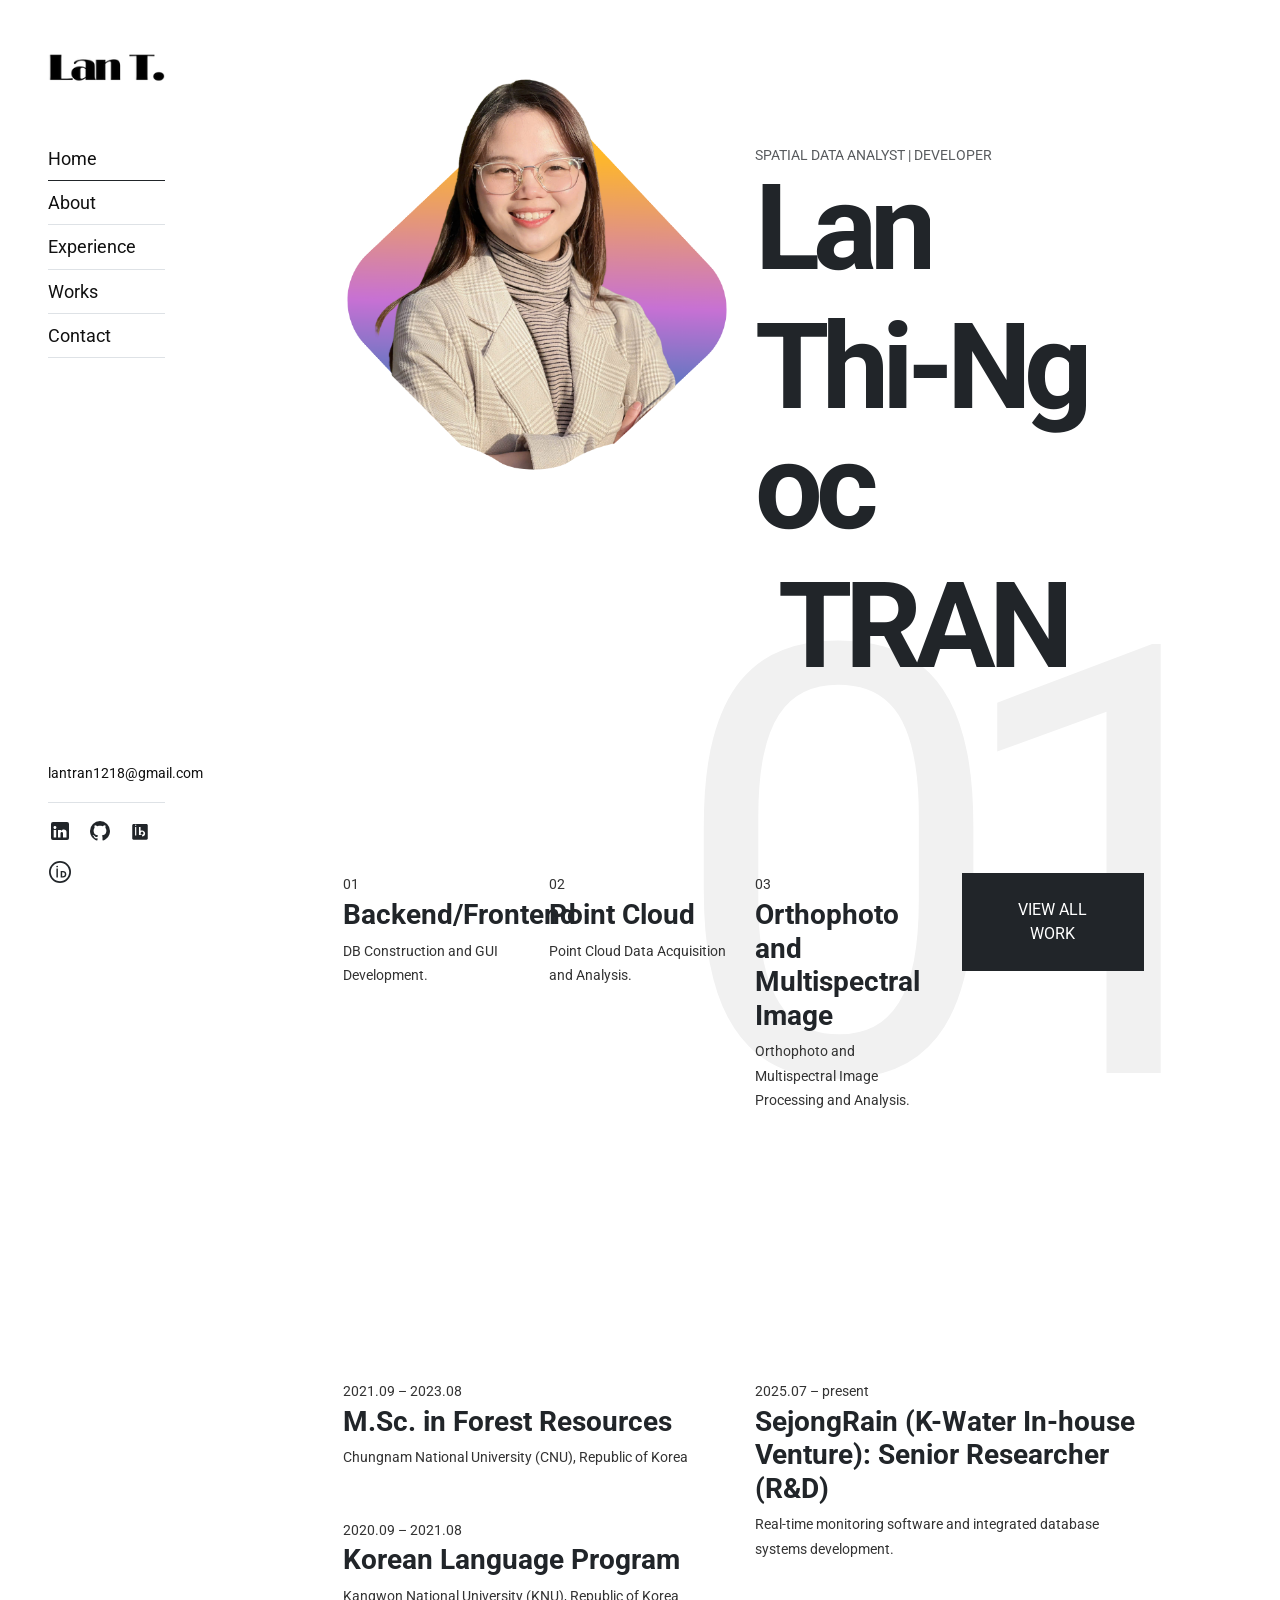
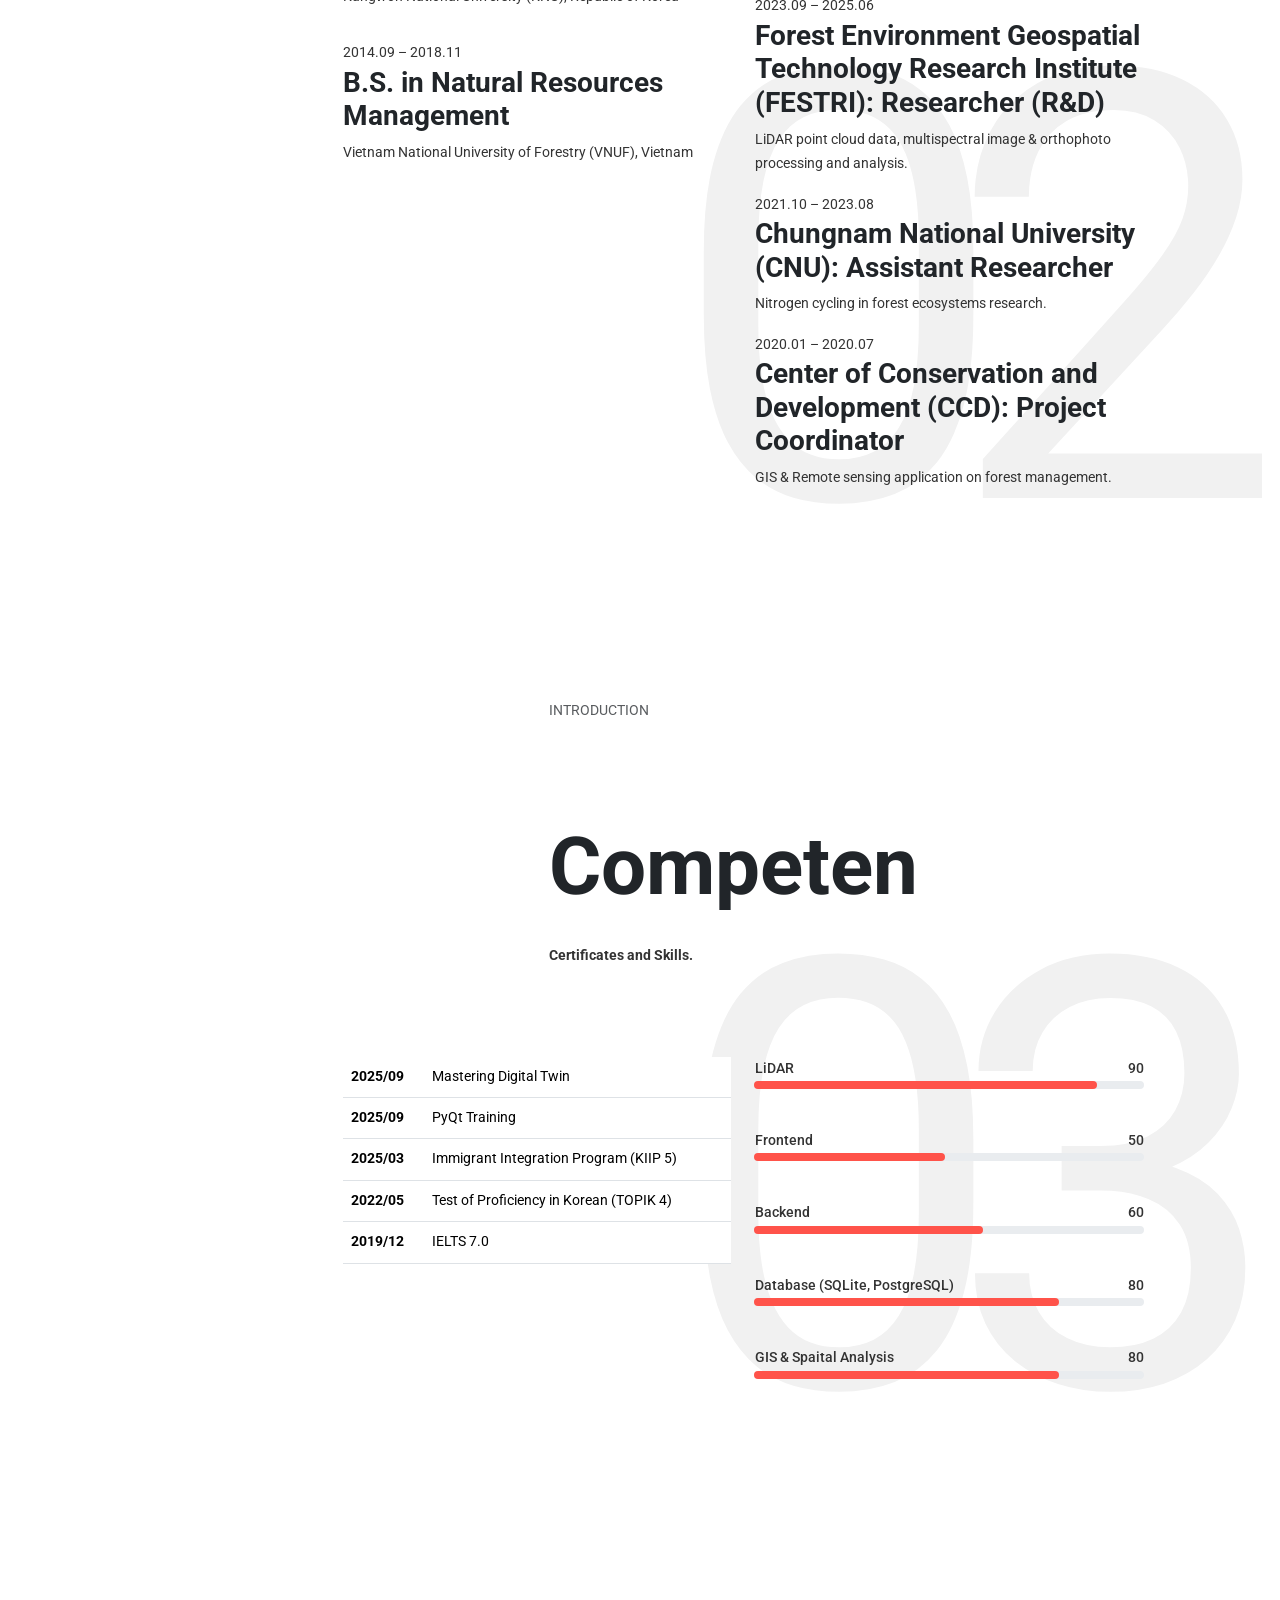
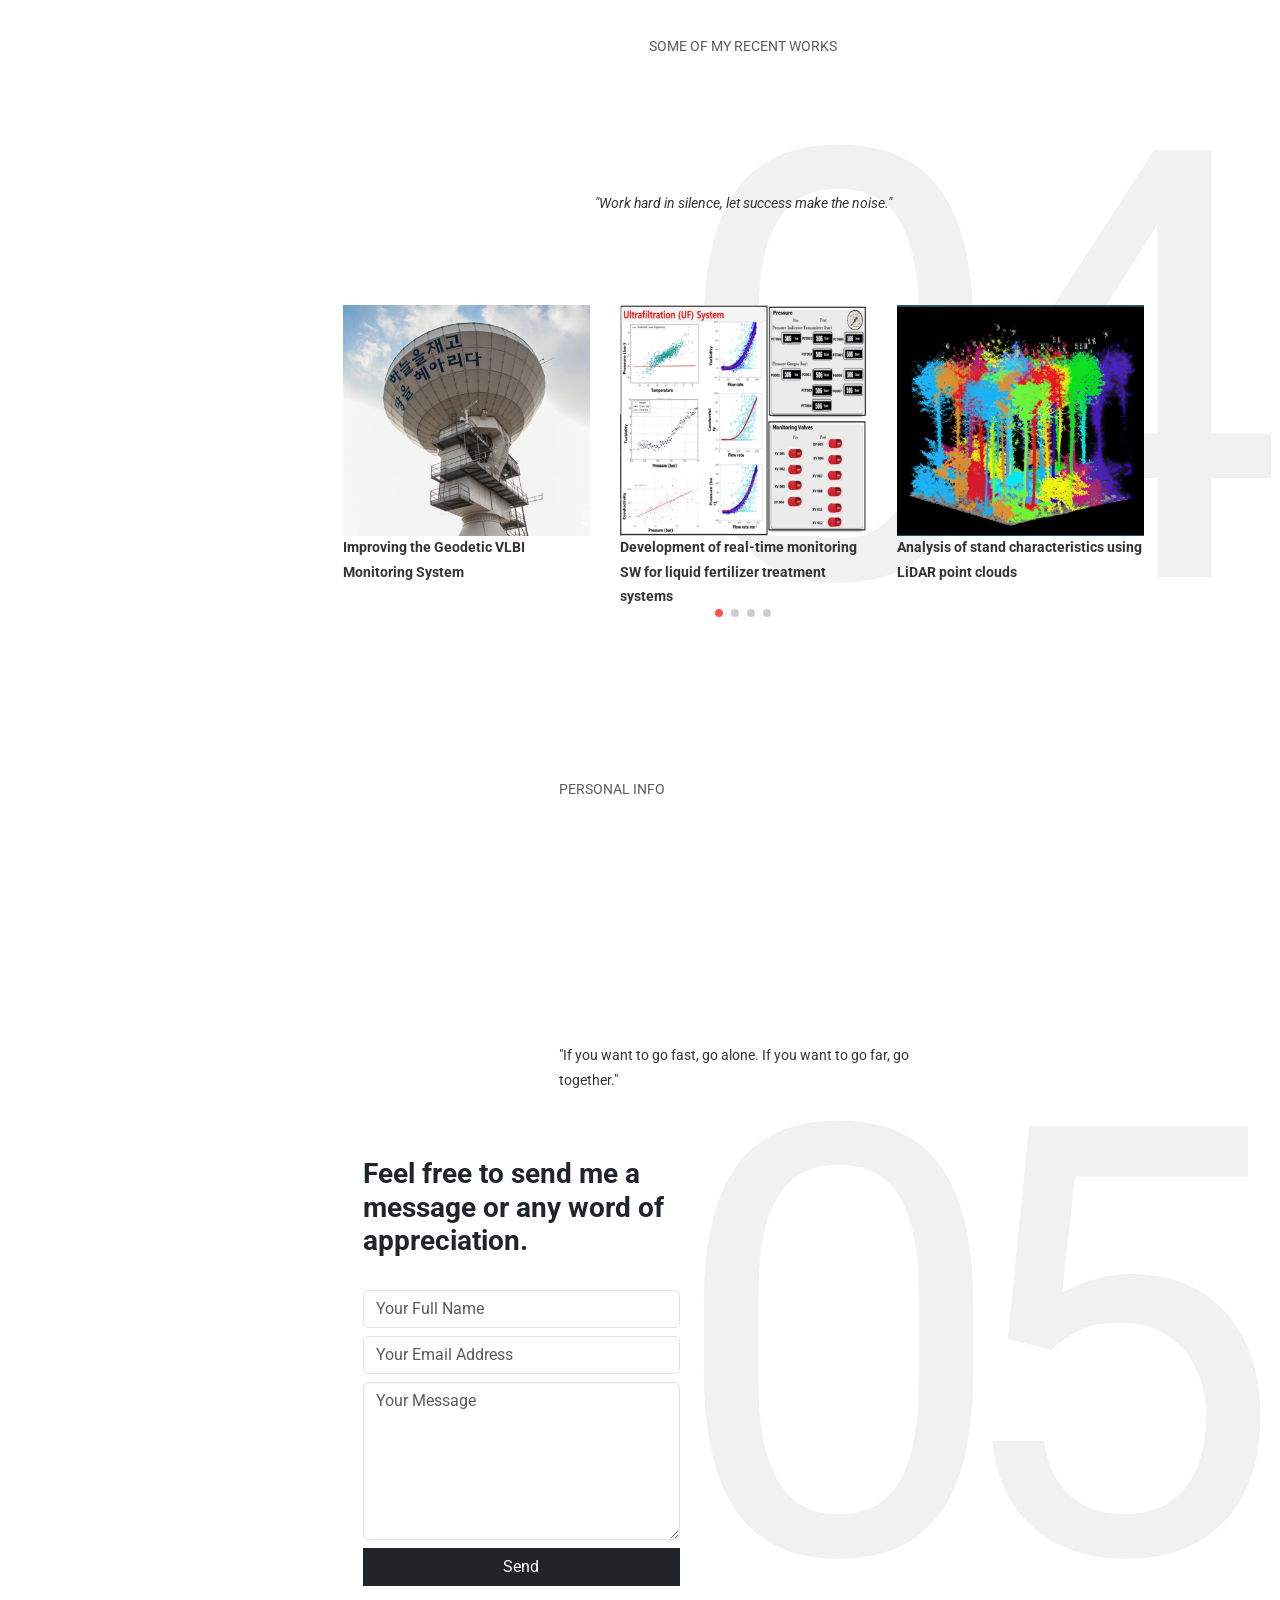
==== commit 1e52443b: "change image types" ====
--- a/index.html
+++ b/index.html
@@ -688,7 +688,7 @@
         <hr>
         <h6 class="fw-bold mb-3">Project Gallery:</h6>
         <div class="d-flex flex-wrap gap-2">
-          <img src="images/Pic14.jpg" class="img-thumbnail" style="height: 326px; width: 493px; object-fit: cover;" alt="Detail 1">
+          <img src="images/Pic14.png" class="img-thumbnail" style="height: 326px; width: 493px; object-fit: cover;" alt="Detail 1">
           <img src="images/port-item4.jpg" class="img-thumbnail" style="height: 368px; width: 393px; object-fit: cover;" alt="Detail 2">
           
         </div>
@@ -749,12 +749,13 @@
         <hr>
         <h6 class="fw-bold mb-3">Project Gallery:</h6>
         <div class="d-flex flex-wrap gap-2">
-          <img src="images/Port-item6.jpg" class="img-thumbnail" style="height: 368px; width: 393px; object-fit: cover;" alt="Detail 1">
-          <img src="images/Port-item7.jpg" class="img-thumbnail" style="height: 368px; width: 393px; object-fit: cover;" alt="Detail 2">
+          <img src="images/port-item6.jpg" class="img-thumbnail" style="height: 368px; width: 393px; object-fit: cover;" alt="Detail 1">
+          <img src="images/port-item7.jpg" class="img-thumbnail" style="height: 368px; width: 393px; object-fit: cover;" alt="Detail 2">
           
         </div>
       </div>
     </div>
   </div>
 </div>
-</html>+
+</html>
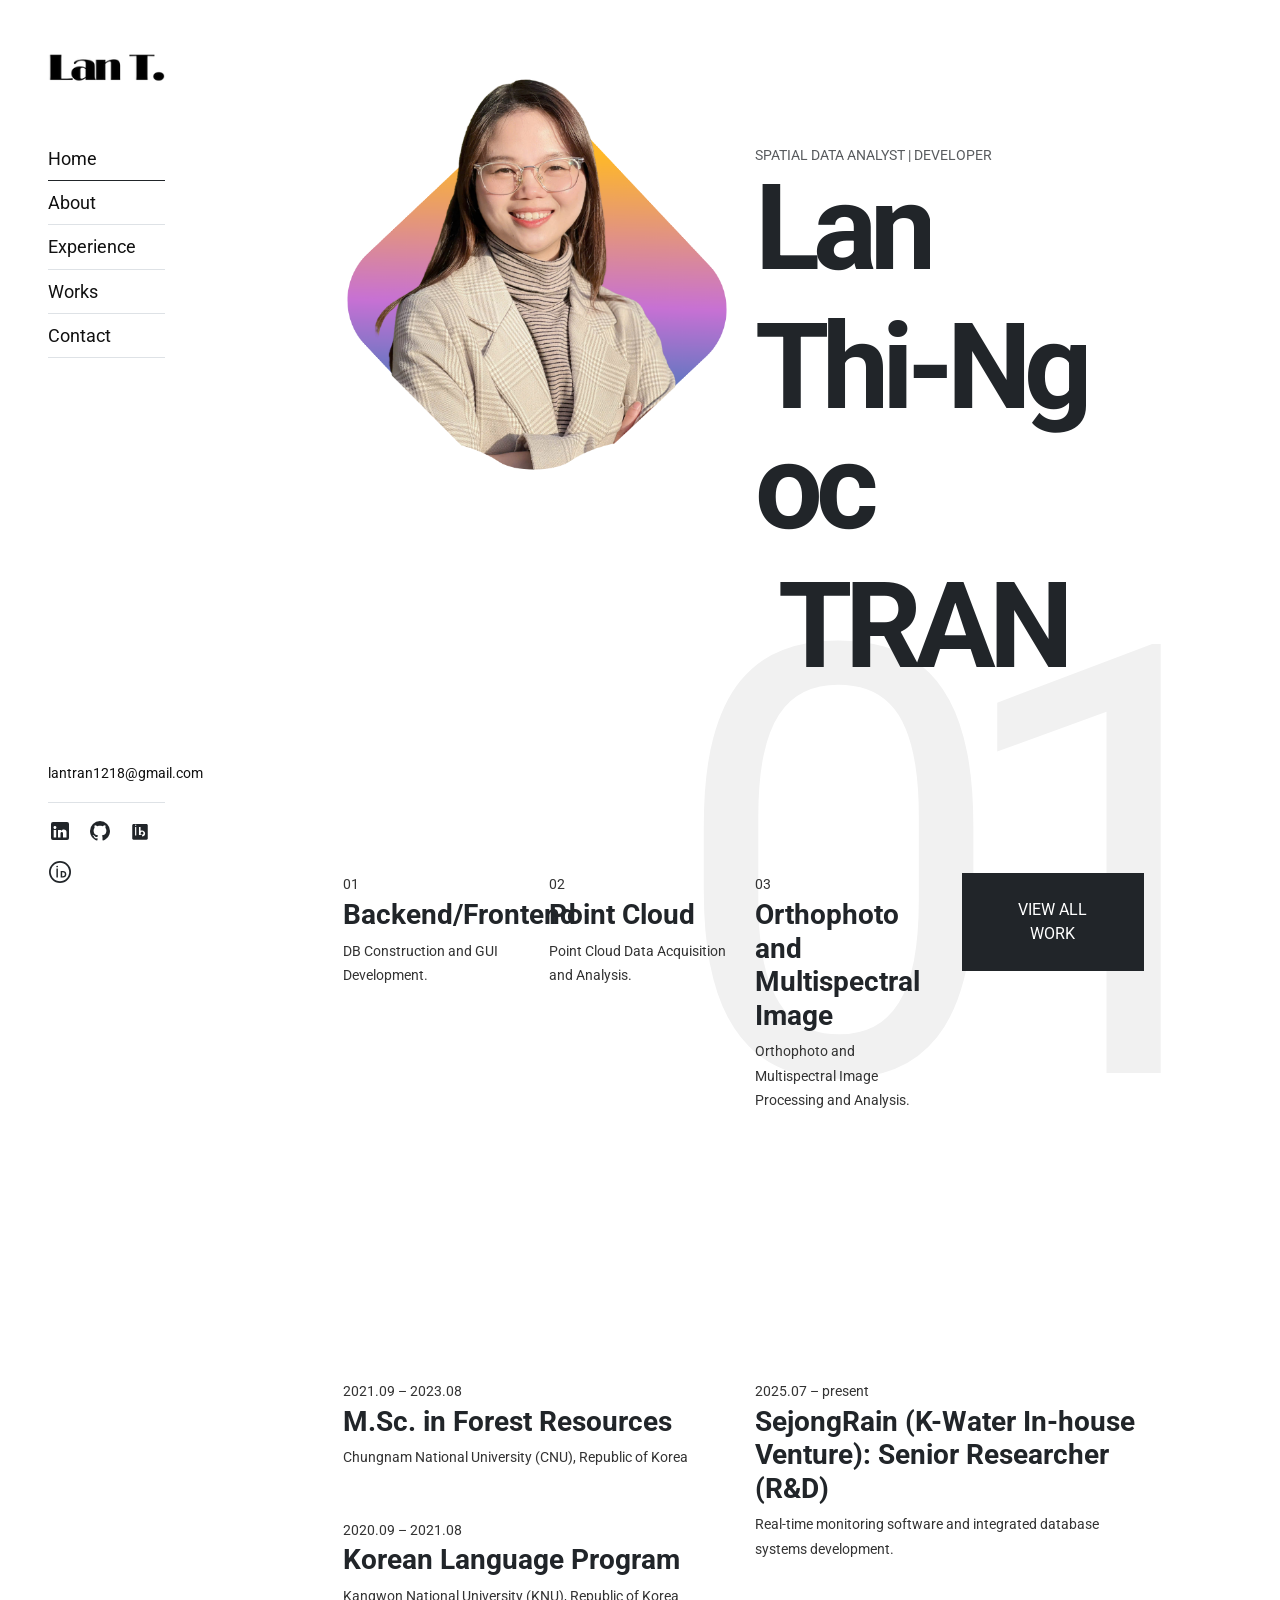
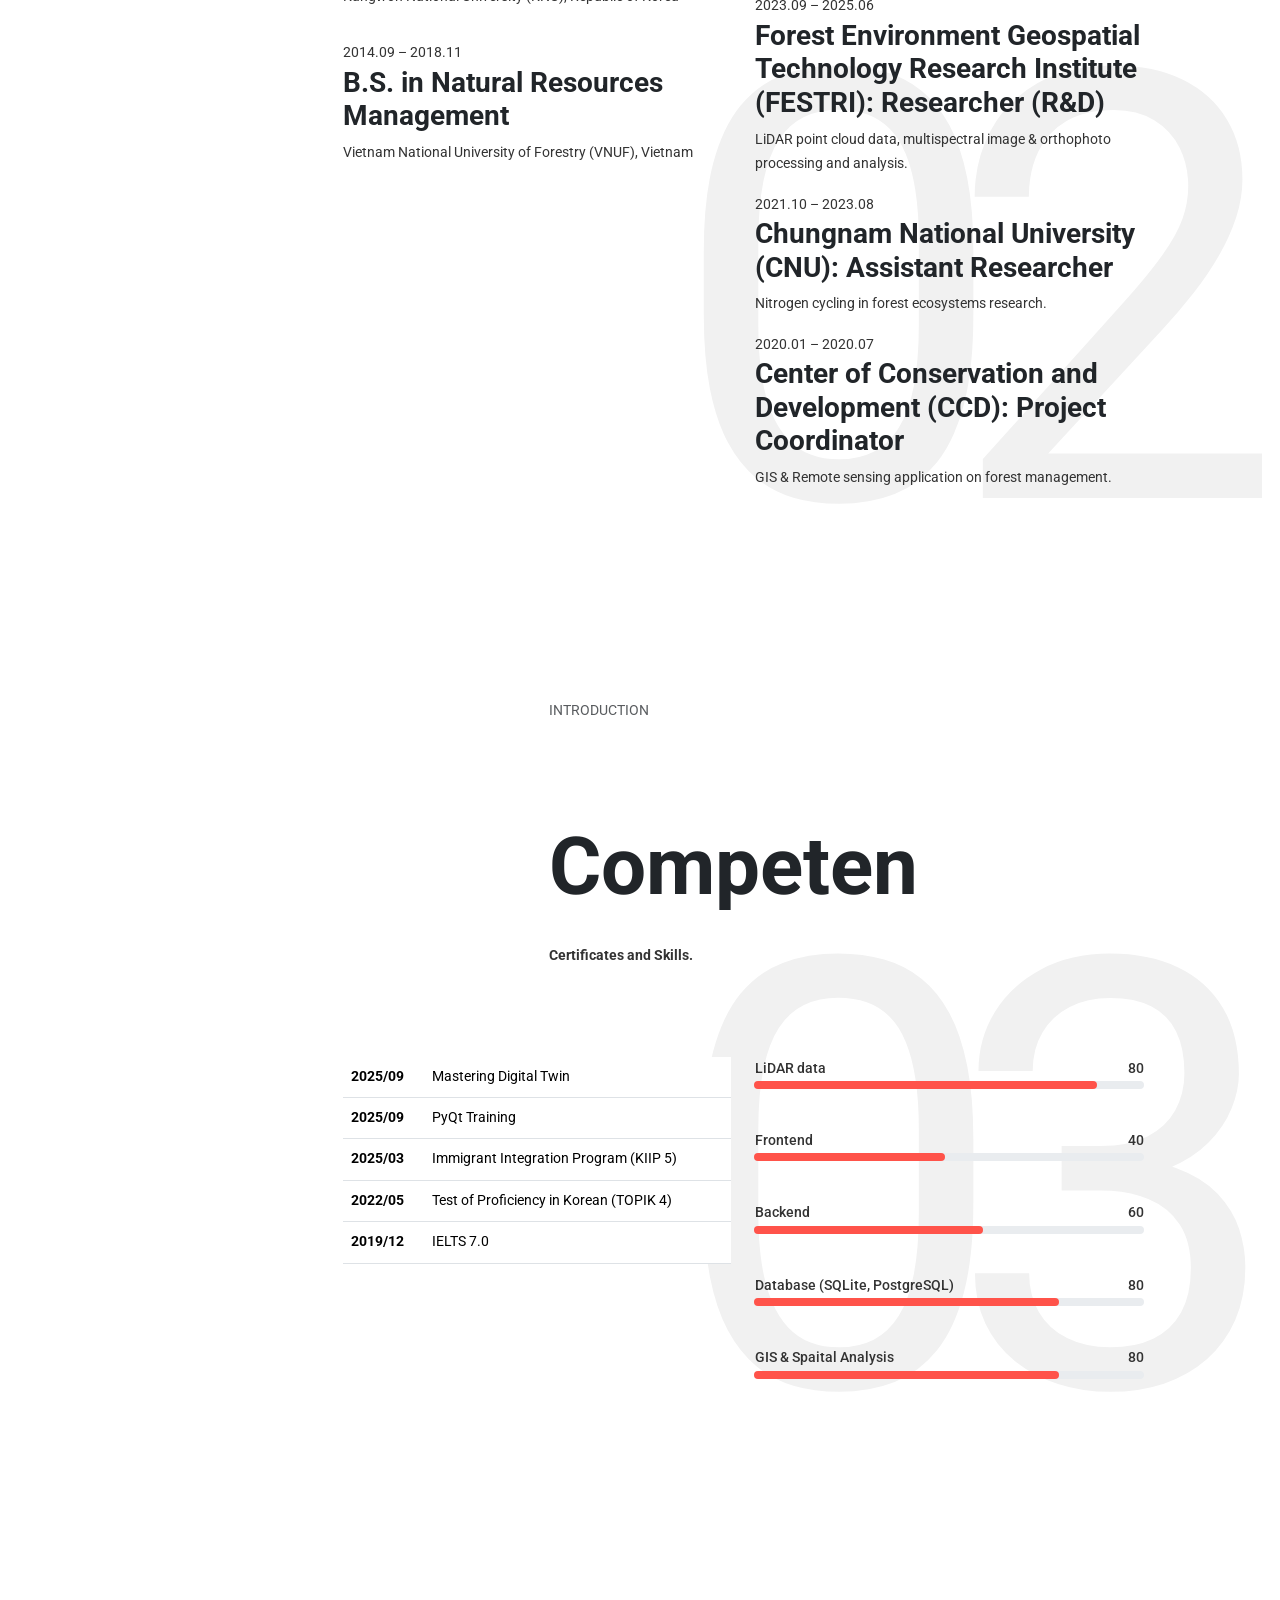
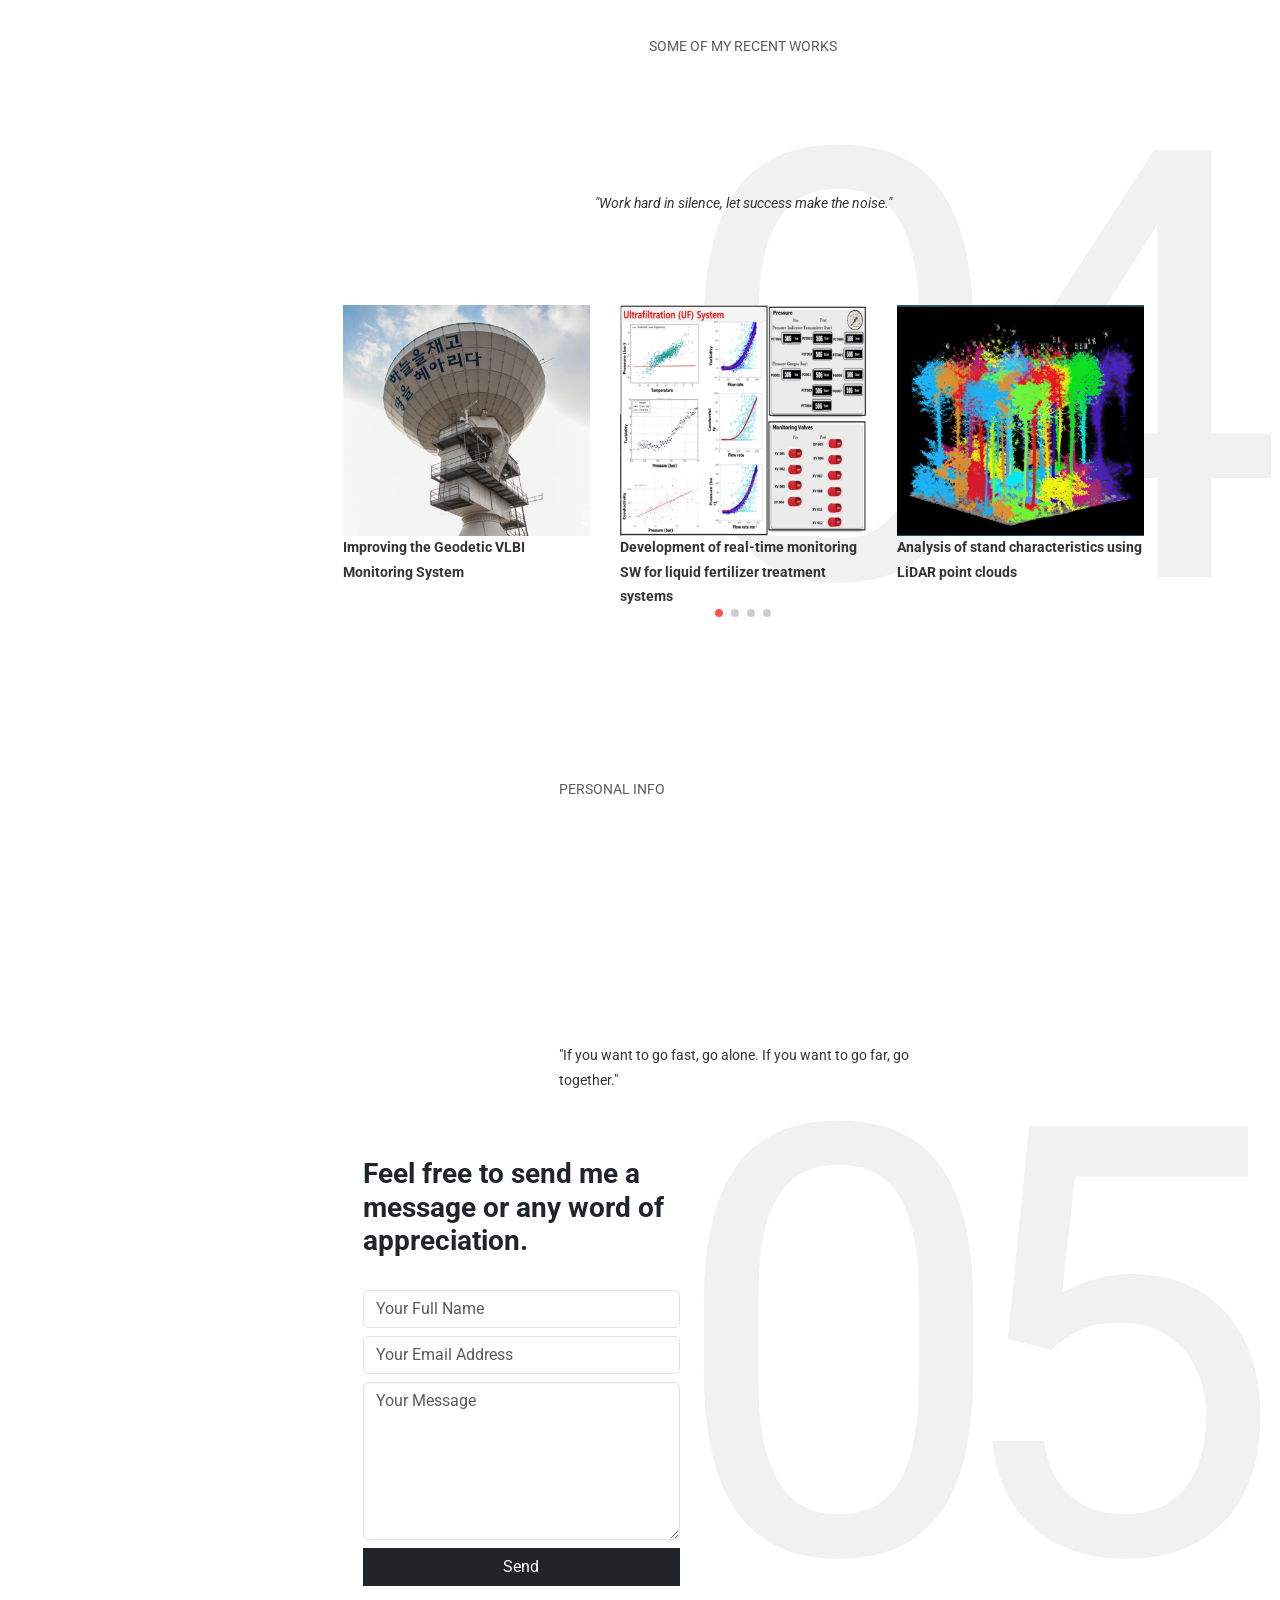
==== commit fd34c7dd: "Update index.html" ====
--- a/index.html
+++ b/index.html
@@ -369,8 +369,8 @@
                   <ul class="skill-chart-list list-unstyled">
                     <li>
                       <div class="chart-header d-flex justify-content-between">
-                        <span class="skill-title">LiDAR</span>
-                        <span class="percentage">90</span>
+                        <span class="skill-title">LiDAR data</span>
+                        <span class="percentage">80</span>
                       </div>
                       <div class="chart-border">
                         <div class="chart-percentage ninety-percent"></div>
@@ -379,7 +379,7 @@
                     <li>
                       <div class="chart-header d-flex justify-content-between">
                         <span class="skill-title">Frontend</span>
-                        <span class="percentage">50</span>
+                        <span class="percentage">40</span>
                       </div>
                       <div class="chart-border">
                         <div class="chart-percentage fifty-percent"></div>
@@ -659,6 +659,7 @@
           <img src="images/Pic11.jpg" class="img-thumbnail" style="height: 368px; width: 393px; object-fit: cover;" alt="Detail 4">
           <img src="images/Pic12.jpg" class="img-thumbnail" style="height: 368px; width: 393px; object-fit: cover;" alt="Detail 5">
           <img src="images/Pic13.jpg" class="img-thumbnail" style="height: 368px; width: 393px; object-fit: cover;" alt="Detail 6">
+          <img src="images/Pic13.1.png" class="img-thumbnail" style="height: 688px; width: 850px; object-fit: cover;" alt="Detail 7">
         </div>
       </div>
     </div>
@@ -759,3 +760,5 @@
 </div>
 
 </html>
+
+
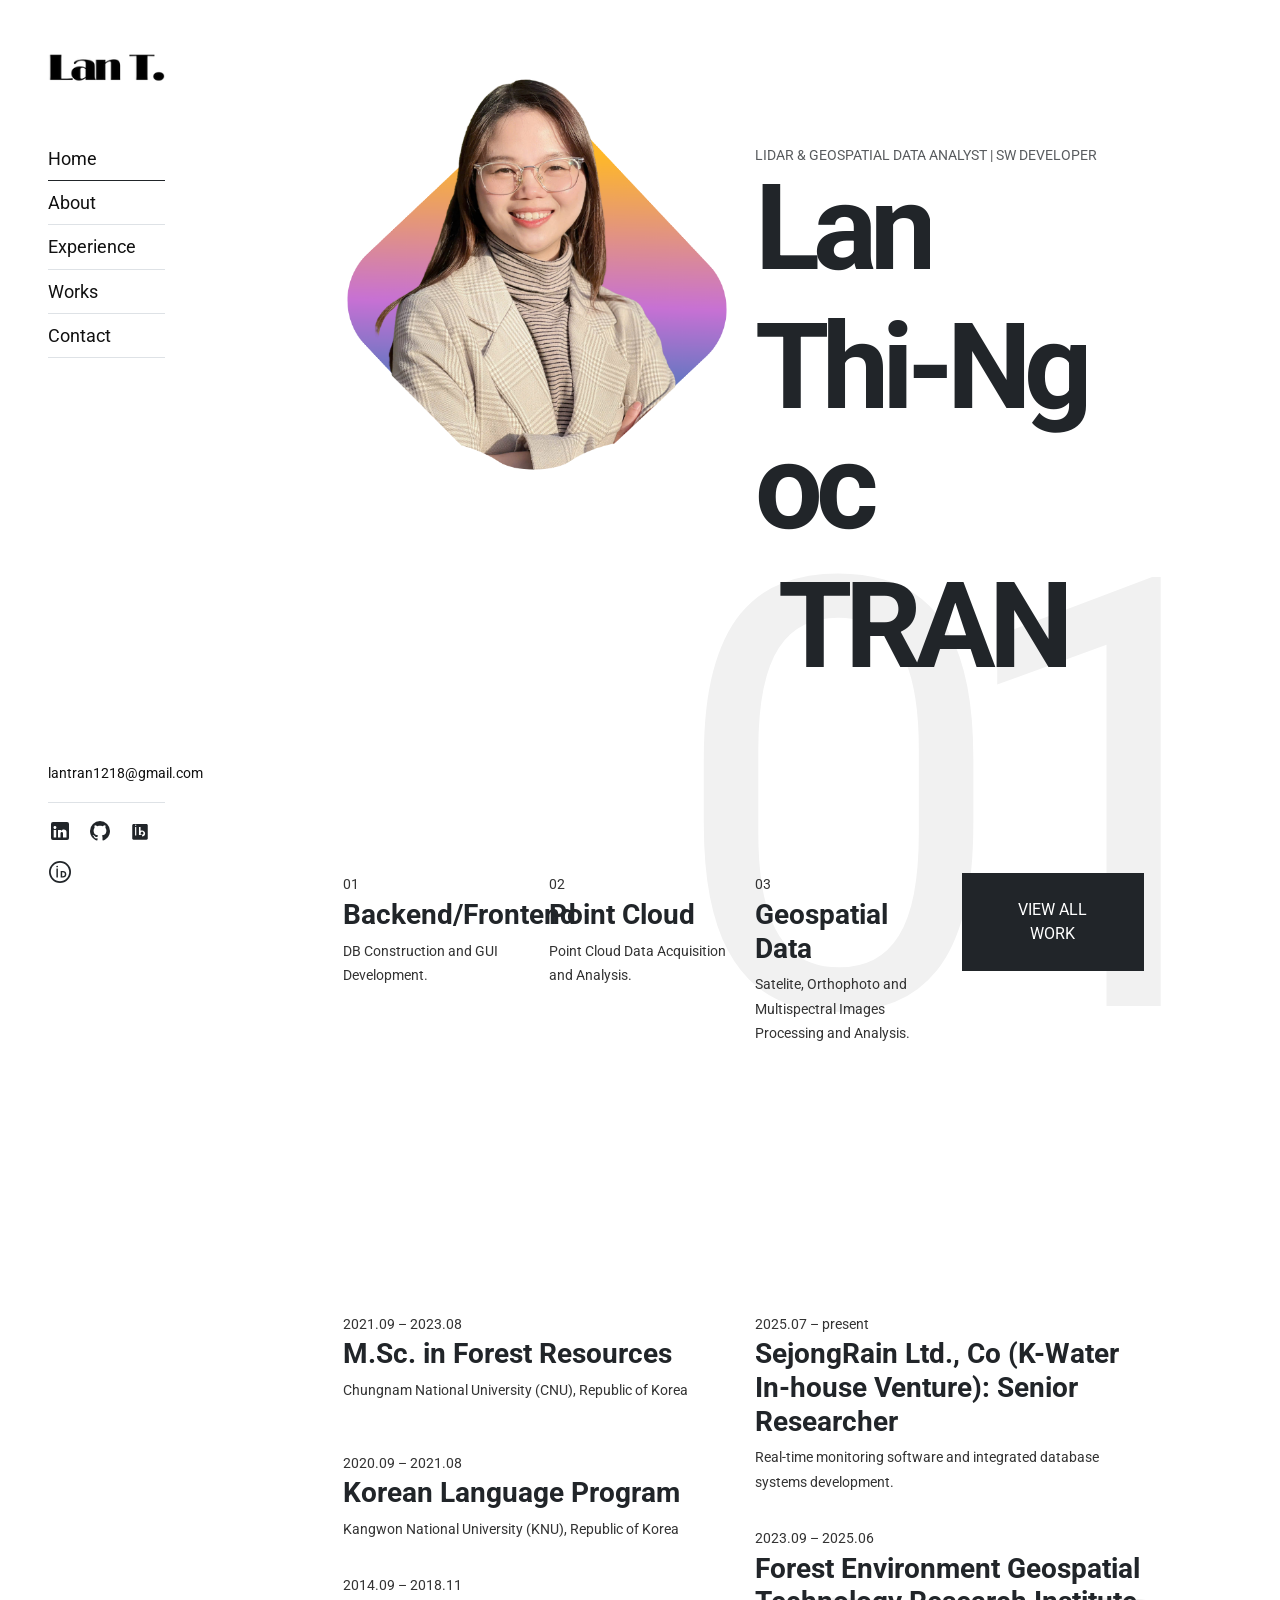
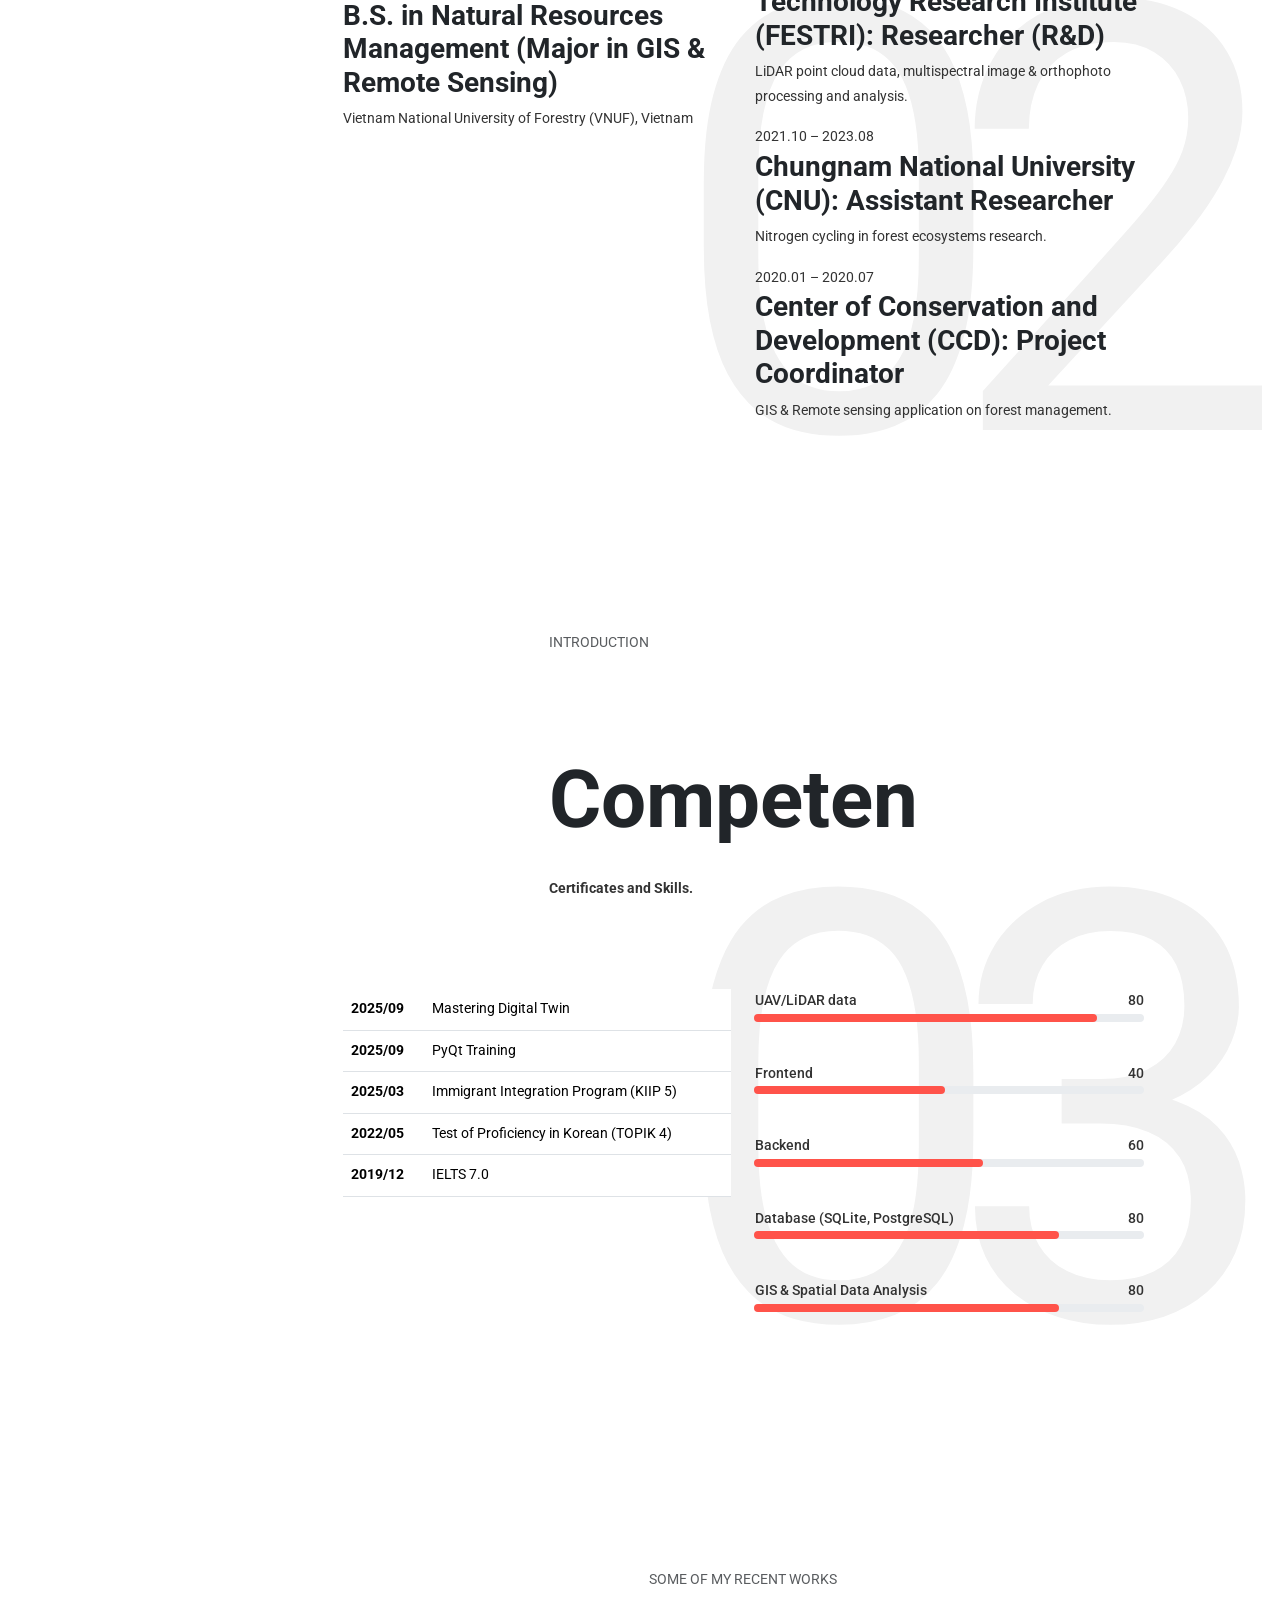
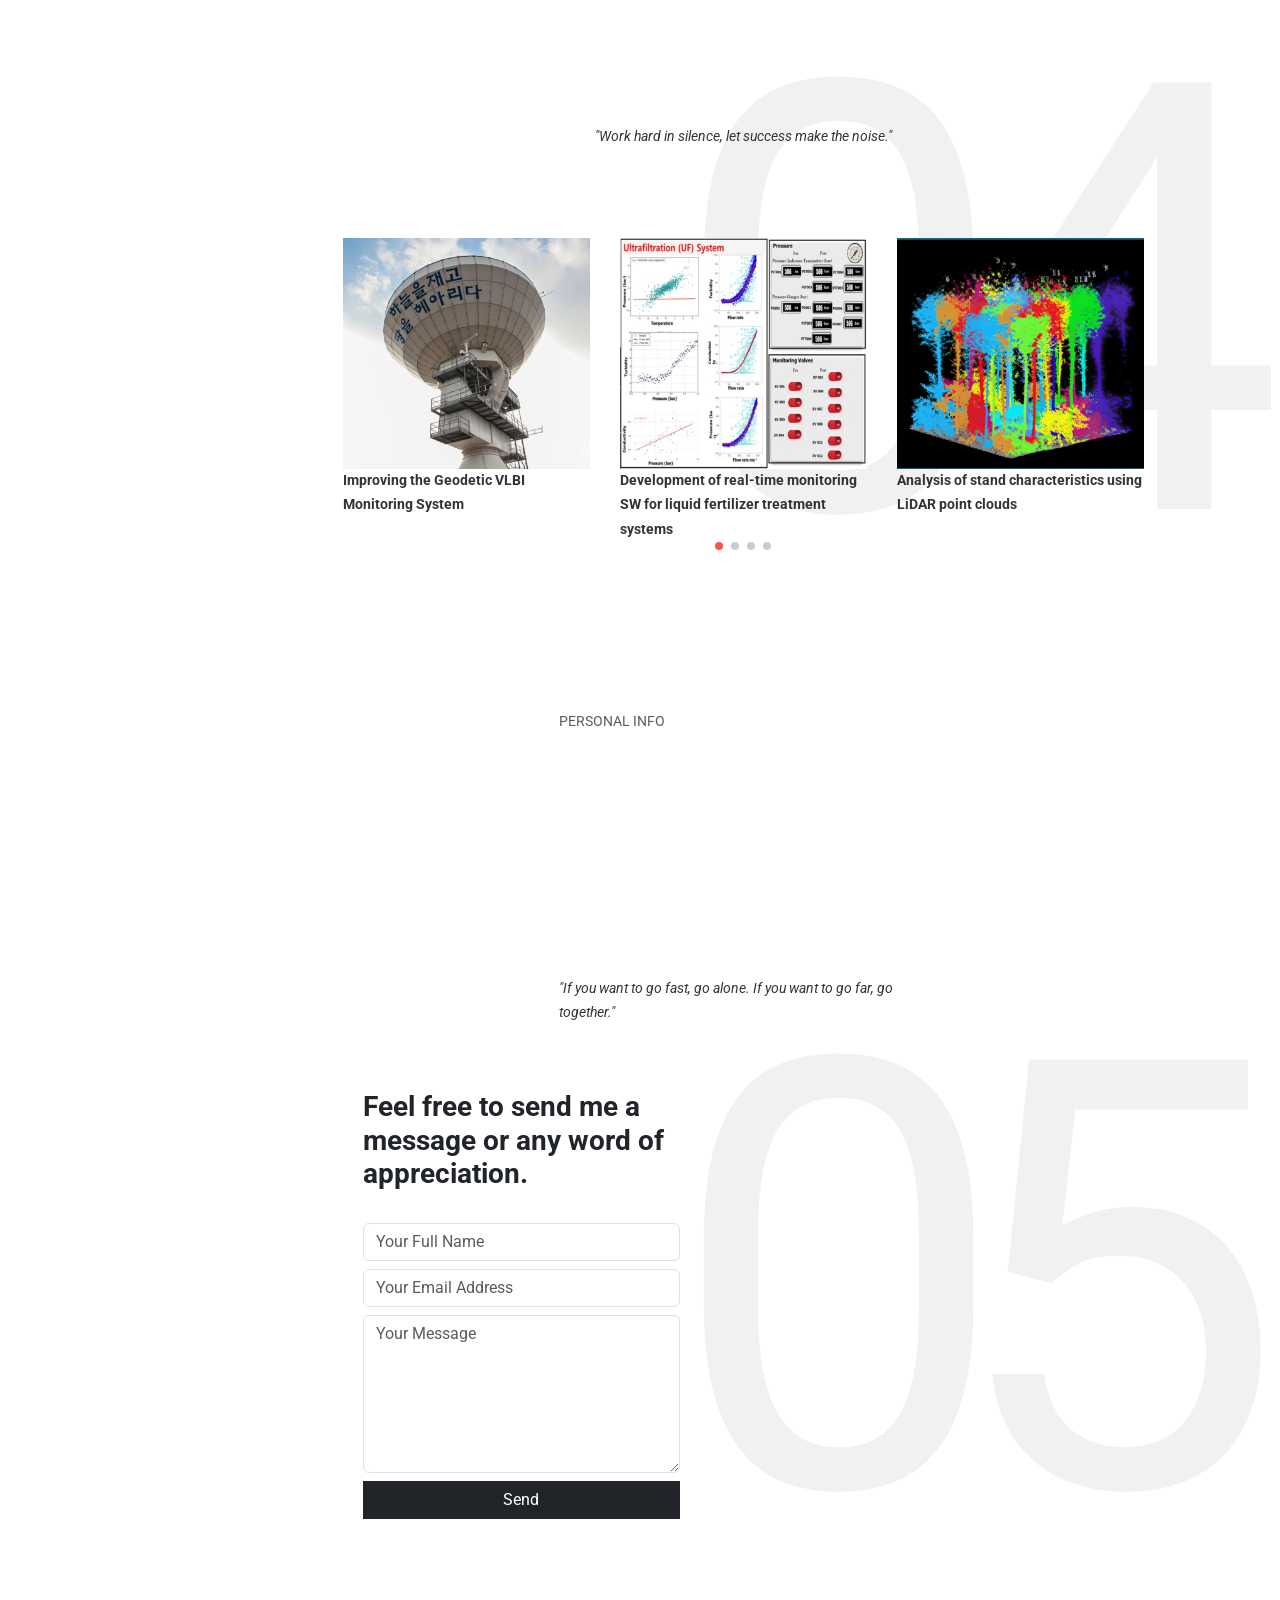
==== commit deb6a831: "minor edit" ====
--- a/index.html
+++ b/index.html
@@ -246,7 +246,7 @@
               </div>
               <div class="col-lg-6">
                 <div class="banner-content my-1 pt-1 my-lg-5 pt-lg-5" data-aos="fade-in">
-                  <span class="text-muted text-uppercase">Spatial Data Analyst | Developer</span>
+                  <span class="text-muted text-uppercase">LiDAR & Geospatial Data Analyst | SW Developer</span>
                   <h1 class="banner-title display-xl lh-1 txt-fx slide-up" style="font-size: 120px;">Lan Thi-Ngoc TRAN
                   </h1>
                 </div>
@@ -270,8 +270,8 @@
               <div class="col-lg-3">
                 <div class="icon-box" data-aos="fade-up" data-aos-delay="200">
                   <span>03</span>
-                  <h3 class="sub-heading">Orthophoto and Multispectral Image</h3>
-                  <p>Orthophoto and Multispectral Image Processing and Analysis.</p>
+                  <h3 class="sub-heading">Geospatial Data</h3>
+                  <p>Satelite, Orthophoto and Multispectral Images Processing and Analysis.</p>
                 </div>
               </div>
               <div class="col-lg-3">
@@ -296,7 +296,7 @@
                 </div>
                 <div class="data-info" data-aos="fade-up" data-aos-delay="100">
                   <span class="meta-date">2014.09 – 2018.11</span>
-                  <h3 class="info-title">B.S. in Natural Resources Management</h3>
+                  <h3 class="info-title">B.S. in Natural Resources Management (Major in GIS & Remote Sensing)</h3>
                   <p>Vietnam National University of Forestry (VNUF), Vietnam</p>
                 </div>
               </div>
@@ -304,7 +304,7 @@
                 <h2 class="display-4 txt-fx slide-up">Experiences</h2>
                 <div class="data-info py-3" data-aos="fade-up" data-aos-delay="200">
                   <span class="meta-date">2025.07 – present</span>
-                  <h3 class="info-title">SejongRain (K-Water In-house Venture): Senior Researcher (R&D)</h3>
+                  <h3 class="info-title">SejongRain Ltd., Co (K-Water In-house Venture): Senior Researcher</h3>
                   <p>Real-time monitoring software and integrated database systems development.</p>
                 </div>
                 <div class="data-info" data-aos="fade-up" data-aos-delay="300">
@@ -369,7 +369,7 @@
                   <ul class="skill-chart-list list-unstyled">
                     <li>
                       <div class="chart-header d-flex justify-content-between">
-                        <span class="skill-title">LiDAR data</span>
+                        <span class="skill-title">UAV/LiDAR data</span>
                         <span class="percentage">80</span>
                       </div>
                       <div class="chart-border">
@@ -405,7 +405,7 @@
                     </li>
                     <li>
                       <div class="chart-header d-flex justify-content-between">
-                        <span class="skill-title">GIS & Spaital Analysis</span>
+                        <span class="skill-title">GIS & Spatial Data Analysis</span>
                         <span class="percentage">80</span>
                       </div>
                       <div class="chart-border">
@@ -510,7 +510,7 @@
                 <div class="col-lg-6" data-aos="fade-up">
                   <span class="text-muted text-uppercase">Personal Info</span>
                   <h2 class="display-1 txt-fx slide-up">Contact Me</h2>
-                  <p>"If you want to go fast, go alone. If you want to go far, go together."</p>
+                  <p><i>"If you want to go fast, go alone. If you want to go far, go together."</i></p>
                 </div>
               </div>
               
